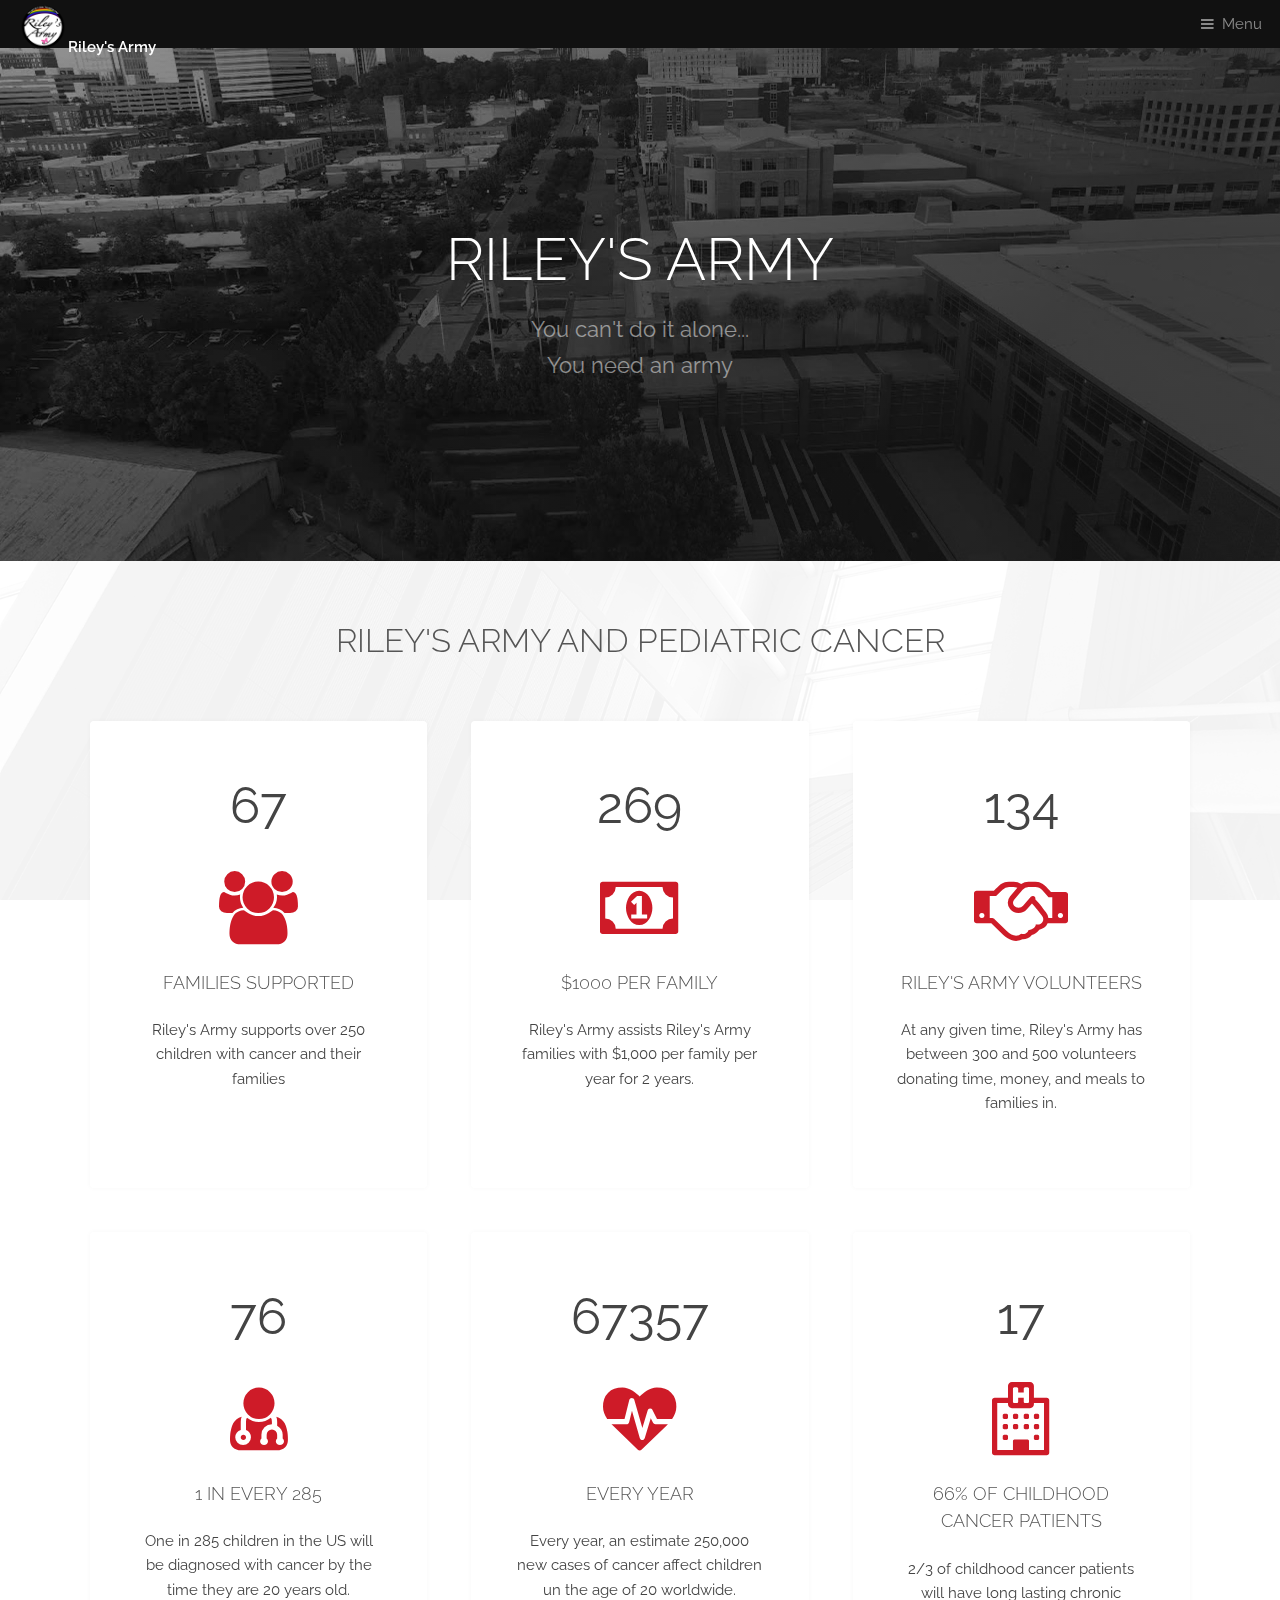
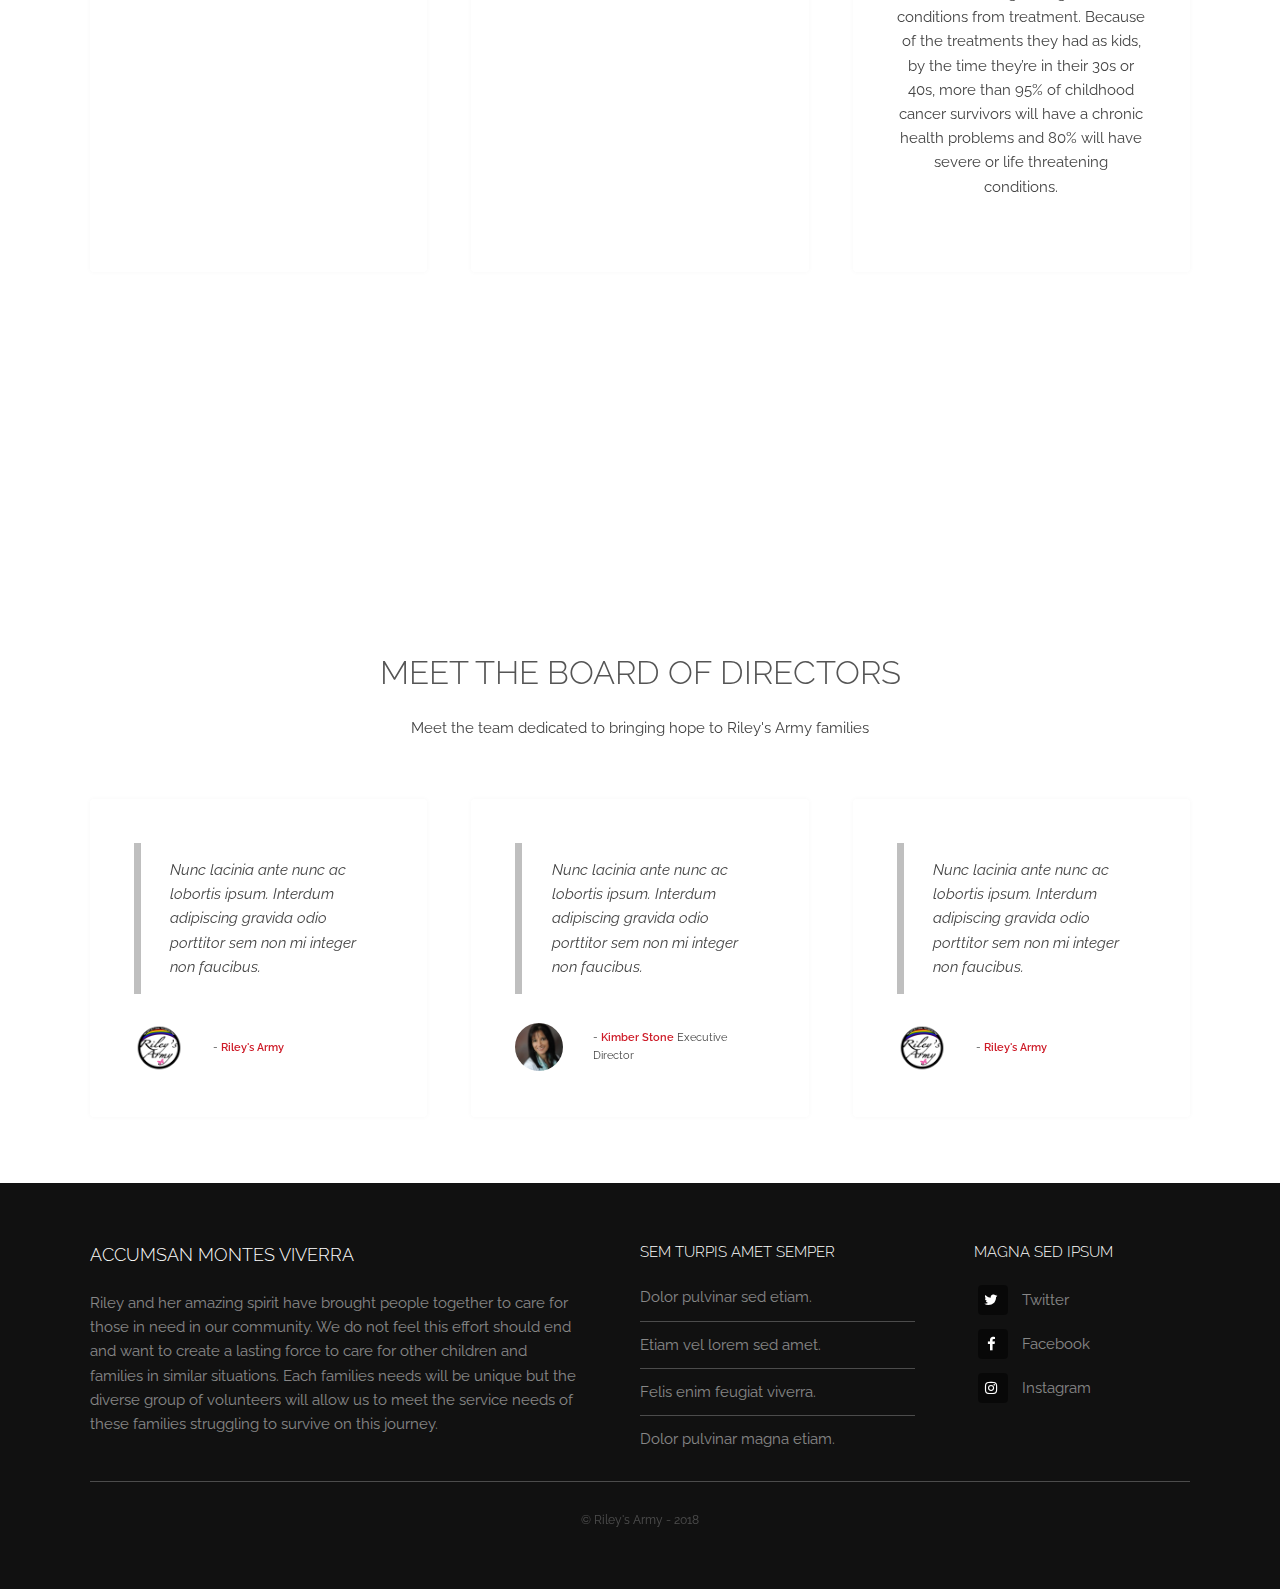
==== index.html @ 017af03d "Initial Commit" ====
<!DOCTYPE HTML>
<html>
	<head>
		<title>Riley's Army</title>
		<meta charset="utf-8" />
		<meta name="viewport" content="width=device-width, initial-scale=1, user-scalable=no" />
		<meta name="description" content="" />
		<meta name="keywords" content="" />
		<link rel="stylesheet" href="assets/css/main.css" />
	</head>
	<body class="is-preload">

		<!-- Header -->
			<header id="header">
				<a class="logo" href="index.html"><img src="images/RA(1).png" style="height: 50px; width: 50px; margin-top: 2px;"><span style="margin-bottom: 20px;">Riley's Army</span></a>
				<nav>
					<a href="#menu">Menu</a>
				</nav>
			</header>

		<!-- Nav -->
			<nav id="menu">
				<ul class="links">
					<li><a href="index.html">Home</a></li>
					<li><a href="#">About</a></li>
					<li><a href="#">Contact</a></li>
				</ul>
			</nav>

		<!-- Banner -->
			<section id="banner">
				<div class="inner">
					<h1>Riley's Army</h1>
					<p>You can't do it alone...<Br />You need an army</p>
				</div>
				<video autoplay loop muted playsinline src="images/banner.mp4"></video>
			</section>

		<!-- Highlights -->
			<section class="wrapper">
				<div class="inner">
					<header class="special">
						<h2>Riley's Army and Pediatric Cancer</h2>
						<p></p>
					</header>
					<div class="highlights">
						<section>
							<div class="content">
								<header>
									<div class="counter" data-count="250"></div>
									<a href="#" class="icon fa-group"><span class="label">Icon</span></a>
									<h3>Families Supported</h3>
								</header>
								<p>Riley's Army supports over 250 children with cancer and their families</p>
							</div>
						</section>
						<section>
							<div class="content">
								<header>
									<div class="counter" data-count="1000"></div>
									<a href="#" class="icon fa-money"><span class="label">Icon</span></a>
									<h3>$1000 Per Family</h3>
								</header>
								<p>Riley's Army assists Riley's Army families with $1,000 per family per year for 2 years. </p>
							</div>
						</section>
						<section>
							<div class="content">
								<header>
									<div class="counter" data-count="500"></div>
									<a href="#" class="icon fa-handshake-o"><span class="label">Icon</span></a>
									<h3>Riley's Army Volunteers</h3>
								</header>
								<p>At any given time, Riley's Army has between 300 and 500 volunteers donating time, money, and meals to families in.</p>
							</div>
						</section>
						<section>
							<div class="content">
								<header>
									<div class="counter" data-count="285"></div>
									<a href="#" class="icon fa-user-md"><span class="label">Icon</span></a>
									<h3>1 in every 285</h3>
								</header>
								<p>One in 285 children in the US will be diagnosed with cancer by the time they are 20 years old.</p>
							</div>
						</section>
						<section>
							<div class="content">
								<header>
									<div class="counter" data-count="250000"></div>
									<a href="#" class="icon fa-heartbeat"><span class="label">Icon</span></a>
									<h3>Every Year</h3>
								</header>
								<p>Every year, an estimate 250,000 new cases of cancer affect children un the age of 20  worldwide.</p>
							</div>
						</section>
						<section>
							<div class="content">
								<header>
									<div class="counter" data-count="66"></div>
									<a href="#" class="icon fa-hospital-o"><span class="label">Icon</span></a>
									<h3>66% of Childhood Cancer Patients</h3>
								</header>
								<p>2/3 of childhood cancer patients will have long lasting chronic conditions from treatment.  Because of the treatments they had as kids, by the time they’re in their 30s or 40s, more than 95% of childhood cancer survivors will have a chronic health problems and 80% will have severe or life threatening conditions.</p>
							</div>
						</section>
					</div>
				</div>
			</section>

		<!-- CTA -->
			<section id="cta" class="wrapper">
				<div class="inner">
					<h2>Curabitur ullamcorper ultricies</h2>
					<p>Nunc lacinia ante nunc ac lobortis. Interdum adipiscing gravida odio porttitor sem non mi integer non faucibus ornare mi ut ante amet placerat aliquet. Volutpat eu sed ante lacinia sapien lorem accumsan varius montes viverra nibh in adipiscing. Lorem ipsum dolor vestibulum ante ipsum primis in faucibus vestibulum. Blandit adipiscing eu felis iaculis volutpat ac adipiscing sed feugiat eu faucibus. Integer ac sed amet praesent. Nunc lacinia ante nunc ac gravida.</p>
				</div>
			</section>

		<!-- Testimonials -->
			<section class="wrapper">
				<div class="inner">
					<header class="special">
						<h2>Meet the Board of Directors</h2>
						<p>Meet the team dedicated to bringing hope to Riley's Army families</p>
					</header>
					<div class="testimonials">
						<section>
							<div class="content">
								<blockquote>
									<p>Nunc lacinia ante nunc ac lobortis ipsum. Interdum adipiscing gravida odio porttitor sem non mi integer non faucibus.</p>
								</blockquote>
								<div class="author">
									<div class="image">
										<img src="images/RA(1).png" alt="" />
									</div>
									<p class="credit">- <strong>Riley's Army</strong> <span></span></p>
								</div>
							</div>
						</section>
						<section>
							<div class="content">
								<blockquote>
									<p>Nunc lacinia ante nunc ac lobortis ipsum. Interdum adipiscing gravida odio porttitor sem non mi integer non faucibus.</p>
								</blockquote>
								<div class="author">
									<div class="image">
										<img src="images/pic03.jpg" alt="" />
									</div>
									<p class="credit">- <strong>Kimber Stone</strong> <span>Executive Director</span></p>
								</div>
							</div>
						</section>
						<section>
							<div class="content">
								<blockquote>
									<p>Nunc lacinia ante nunc ac lobortis ipsum. Interdum adipiscing gravida odio porttitor sem non mi integer non faucibus.</p>
								</blockquote>
								<div class="author">
									<div class="image">
										<img src="images/RA(1).png" alt="" />
									</div>
									<p class="credit">- <strong>Riley's Army</strong> <span></span></p>
								</div>
							</div>
						</section>
					</div>
				</div>
			</section>

		<!-- Footer -->
			<footer id="footer">
				<div class="inner">
					<div class="content">
						<section>
							<h3>Accumsan montes viverra</h3>
							<p>Riley and her amazing spirit have brought people together to care for those in need in our community. We do not feel this effort should end and want to create a lasting force to care for other children and families in similar situations. Each families needs will be unique but the diverse group of volunteers will allow us to meet the service needs of these families struggling to survive on this journey.</p>
						</section>
						<section>
							<h4>Sem turpis amet semper</h4>
							<ul class="alt">
								<li><a href="#">Dolor pulvinar sed etiam.</a></li>
								<li><a href="#">Etiam vel lorem sed amet.</a></li>
								<li><a href="#">Felis enim feugiat viverra.</a></li>
								<li><a href="#">Dolor pulvinar magna etiam.</a></li>
							</ul>
						</section>
						<section>
							<h4>Magna sed ipsum</h4>
							<ul class="plain">
								<li><a href="#"><i class="icon fa-twitter">&nbsp;</i>Twitter</a></li>
								<li><a href="#"><i class="icon fa-facebook">&nbsp;</i>Facebook</a></li>
								<li><a href="#"><i class="icon fa-instagram">&nbsp;</i>Instagram</a></li>
							</ul>
						</section>
					</div>
					<div class="copyright">
						&copy; Riley's Army - 2018
					</div>
				</div>
			</footer>

		<!-- Scripts -->
			<script src="assets/js/jquery.min.js"></script>
			<script src="assets/js/browser.min.js"></script>
			<script src="assets/js/breakpoints.min.js"></script>
			<script src="assets/js/util.js"></script>
			<script src="assets/js/main.js"></script>

	</body>
</html>
---- assets/css/main.css ----
@import url(font-awesome.min.css);
@import url("https://fonts.googleapis.com/css?family=Raleway:200,300,400,500,600");
@import url(https://fonts.googleapis.com/css?family=Source+Sans+Pro:400,200,200italic,300,300italic,400italic,600,600italic,700,700italic,900,900italic);

/* Basic */
@-ms-viewport {
  width: device-width; }
body {
  -ms-overflow-style: scrollbar; }

@media screen and (max-width: 480px) {
  html, body {
    min-width: 320px; } }
html {
  box-sizing: border-box; }

*, *:before, *:after {
  box-sizing: inherit; }

body {
  background: #ffffff; }
  body.is-preload *, body.is-preload *:before, body.is-preload *:after {
    -moz-animation: none !important;
    -webkit-animation: none !important;
    -ms-animation: none !important;
    animation: none !important;
    -moz-transition: none !important;
    -webkit-transition: none !important;
    -ms-transition: none !important;
    transition: none !important; }

html, body, div, span, applet, object,
iframe, h1, h2, h3, h4, h5, h6, p, blockquote,
pre, a, abbr, acronym, address, big, cite,
code, del, dfn, em, img, ins, kbd, q, s, samp,
small, strike, strong, sub, sup, tt, var, b,
u, i, center, dl, dt, dd, ol, ul, li, fieldset,
form, label, legend, table, caption, tbody,
tfoot, thead, tr, th, td, article, aside,
canvas, details, embed, figure, figcaption,
footer, header, hgroup, menu, nav, output, ruby,
section, summary, time, mark, audio, video {
  margin: 0;
  padding: 0;
  border: 0;
  font-size: 100%;
  font: inherit;
  vertical-align: baseline; }

article, aside, details, figcaption, figure,
footer, header, hgroup, menu, nav, section {
  display: block; }

body {
  line-height: 1; }

ol, ul {
  list-style: none; }

blockquote, q {
  quotes: none; }
  blockquote:before, blockquote:after, q:before, q:after {
    content: '';
    content: none; }

table {
  border-collapse: collapse;
  border-spacing: 0; }

body {
  -webkit-text-size-adjust: none; }

mark {
  background-color: transparent;
  color: inherit; }

input::-moz-focus-inner {
  border: 0;
  padding: 0; }

input, select, textarea {
  -moz-appearance: none;
  -webkit-appearance: none;
  -ms-appearance: none;
  appearance: none; }

/* Typography */
html {
  font-size: 13pt; }
  @media screen and (max-width: 1680px) {
    html {
      font-size: 11pt; } }
  @media screen and (max-width: 980px) {
    html {
      font-size: 12pt; } }
  @media screen and (max-width: 480px) {
    html {
      font-size: 11pt; } }

body {
  background-color: #ffffff;
  color: #444444; }

body, input, select, textarea {
  font-family: "Raleway", Arial, Helvetica, sans-serif;
  font-weight: 400;
  font-size: 1rem;
  line-height: 1.65; }

a {
  -moz-transition: color 0.2s ease-in-out;
  -webkit-transition: color 0.2s ease-in-out;
  -ms-transition: color 0.2s ease-in-out;
  transition: color 0.2s ease-in-out;
  text-decoration: underline; }
  a:hover {
    text-decoration: none; }

strong, b {
  font-weight: 600; }

em, i {
  font-style: italic; }

p {
  margin: 0 0 2rem 0; }

header.special {
  text-align: center;
  margin-bottom: 4rem; }
  header.special p {
    max-width: 75%;
    margin-left: auto;
    margin-right: auto; }

h1, h2, h3, h4, h5, h6 {
  font-weight: 300;
  line-height: 1.5;
  text-transform: uppercase;
  margin: 0 0 1.5rem 0; }
  h1 a, h2 a, h3 a, h4 a, h5 a, h6 a {
    color: inherit;
    text-decoration: none; }

h1 {
  font-size: 3rem;
  line-height: 1.2; }

h2 {
  font-size: 2.25rem;
  line-height: 1.3; }

h3 {
  font-size: 1.25rem; }

h4 {
  font-size: 1rem; }

h5 {
  font-size: 0.9rem; }

h6 {
  font-size: 0.7rem; }

@media screen and (max-width: 736px) {
  h1 {
    font-size: 2.75rem;
    line-height: 1.3; }

  h2 {
    font-size: 1.75rem;
    line-height: 1.5; }

  h3 {
    font-size: 1.25rem; } }
sub {
  font-size: 0.8rem;
  position: relative;
  top: 0.5rem; }

sup {
  font-size: 0.8rem;
  position: relative;
  top: -0.5rem; }

blockquote {
  border-left: solid 0.5rem;
  font-style: italic;
  margin: 0 0 2rem 0;
  padding: 1rem 0 1rem 2rem; }

code {
  border-radius: 4px;
  border: solid 1px;
  font-family: "Courier New", monospace;
  font-size: 0.9rem;
  margin: 0 0.25rem;
  padding: 0.25rem 0.65rem; }

pre {
  -webkit-overflow-scrolling: touch;
  font-family: "Courier New", monospace;
  font-size: 0.9rem;
  margin: 0 0 2rem 0; }
  pre code {
    display: block;
    line-height: 1.75;
    padding: 1rem 1.5rem;
    overflow-x: auto; }

hr {
  border: 0;
  border-bottom: solid 1px;
  margin: 2rem 0; }
  hr.major {
    margin: 4rem 0; }

input, select, textarea {
  color: #555555; }

a {
  color: #ce1b28; }

strong, b {
  color: #555555; }

h1, h2, h3, h4, h5, h6 {
  color: #555555; }

blockquote {
  border-left-color: rgba(0, 0, 0, 0.25); }

code {
  background: rgba(0, 0, 0, 0.075);
  border-color: rgba(0, 0, 0, 0.25); }

hr {
  border-bottom-color: rgba(0, 0, 0, 0.25); }

/* Inner */
.inner {
  margin: 0 auto;
  width: 75rem;
  max-width: calc(100% - 6rem); }
  @media screen and (max-width: 480px) {
    .inner {
      max-width: calc(100% - 3rem); } }

/* Button */
input[type="submit"],
input[type="reset"],
input[type="button"],
button,
.button {
  -moz-appearance: none;
  -webkit-appearance: none;
  -ms-appearance: none;
  appearance: none;
  -moz-transition: background-color 0.2s ease-in-out, box-shadow 0.2s ease-in-out, color 0.2s ease-in-out;
  -webkit-transition: background-color 0.2s ease-in-out, box-shadow 0.2s ease-in-out, color 0.2s ease-in-out;
  -ms-transition: background-color 0.2s ease-in-out, box-shadow 0.2s ease-in-out, color 0.2s ease-in-out;
  transition: background-color 0.2s ease-in-out, box-shadow 0.2s ease-in-out, color 0.2s ease-in-out;
  border: 0;
  border-radius: 4px;
  cursor: pointer;
  display: inline-block;
  font-weight: 600;
  height: 3.25rem;
  line-height: 3.25rem;
  padding: 0 1.75rem;
  text-align: center;
  text-decoration: none;
  white-space: nowrap; }
  input[type="submit"].small,
  input[type="reset"].small,
  input[type="button"].small,
  button.small,
  .button.small {
    font-size: 0.8rem;
    height: 2.4375rem;
    line-height: 2.4375rem;
    padding: 0 1.25rem; }
  input[type="submit"].large,
  input[type="reset"].large,
  input[type="button"].large,
  button.large,
  .button.large {
    font-size: 1.35rem;
    height: 4.0625rem;
    line-height: 4.0625rem;
    padding: 0 2rem; }
  input[type="submit"].wide,
  input[type="reset"].wide,
  input[type="button"].wide,
  button.wide,
  .button.wide {
    min-width: 13rem; }
  input[type="submit"].icon:before,
  input[type="reset"].icon:before,
  input[type="button"].icon:before,
  button.icon:before,
  .button.icon:before {
    margin-right: 0.5rem; }
  input[type="submit"].fit,
  input[type="reset"].fit,
  input[type="button"].fit,
  button.fit,
  .button.fit {
    width: 100%; }
  input[type="submit"].disabled, input[type="submit"]:disabled,
  input[type="reset"].disabled,
  input[type="reset"]:disabled,
  input[type="button"].disabled,
  input[type="button"]:disabled,
  button.disabled,
  button:disabled,
  .button.disabled,
  .button:disabled {
    pointer-events: none;
    opacity: 0.25; }

input[type="submit"],
input[type="reset"],
input[type="button"],
button,
.button {
  background-color: transparent;
  box-shadow: inset 0 0 0 1px #555555;
  color: #555555 !important; }
  input[type="submit"]:hover,
  input[type="reset"]:hover,
  input[type="button"]:hover,
  button:hover,
  .button:hover {
    box-shadow: inset 0 0 0 1px #ce1b28;
    color: #ce1b28 !important; }
    input[type="submit"]:hover:active,
    input[type="reset"]:hover:active,
    input[type="button"]:hover:active,
    button:hover:active,
    .button:hover:active {
      background-color: rgba(206, 27, 40, 0.25); }
  input[type="submit"].primary,
  input[type="reset"].primary,
  input[type="button"].primary,
  button.primary,
  .button.primary {
    box-shadow: none;
    background-color: #ce1b28;
    color: #ffffff !important; }
    input[type="submit"].primary:hover,
    input[type="reset"].primary:hover,
    input[type="button"].primary:hover,
    button.primary:hover,
    .button.primary:hover {
      background-color: #e2212f;
      box-shadow: none; }
      input[type="submit"].primary:hover:active,
      input[type="reset"].primary:hover:active,
      input[type="button"].primary:hover:active,
      button.primary:hover:active,
      .button.primary:hover:active {
        background-color: #b71824; }

/* Form */
form {
  margin: 0 0 2rem 0; }

input[type="text"],
input[type="password"],
input[type="email"],
input[type="tel"],
input[type="search"],
input[type="url"],
select,
textarea {
  -moz-appearance: none;
  -webkit-appearance: none;
  -ms-appearance: none;
  appearance: none;
  border-radius: 4px;
  border: none;
  border: solid 1px;
  color: inherit;
  display: block;
  outline: 0;
  padding: 0 1rem;
  text-decoration: none;
  width: 100%; }
  input[type="text"]:invalid,
  input[type="password"]:invalid,
  input[type="email"]:invalid,
  input[type="tel"]:invalid,
  input[type="search"]:invalid,
  input[type="url"]:invalid,
  select:invalid,
  textarea:invalid {
    box-shadow: none; }

label {
  display: block;
  font-size: 1rem;
  font-weight: 600;
  margin: 0 0 1rem 0; }

input[type="text"],
input[type="password"],
input[type="email"],
input[type="tel"],
input[type="search"],
input[type="url"] {
  height: 3.25rem; }

select {
  background-size: 1.25rem;
  background-repeat: no-repeat;
  background-position: calc(100% - 1rem) center;
  height: 3.25rem;
  padding-right: 3.25rem;
  text-overflow: ellipsis; }
  select:focus::-ms-value {
    background-color: transparent; }
  select::-ms-expand {
    display: none; }

textarea {
  padding: 0.75rem 1rem; }

input[type="checkbox"],
input[type="radio"] {
  -moz-appearance: none;
  -webkit-appearance: none;
  -ms-appearance: none;
  appearance: none;
  display: block;
  float: left;
  margin-right: -2rem;
  opacity: 0;
  width: 1rem;
  z-index: -1; }
  input[type="checkbox"] + label,
  input[type="radio"] + label {
    text-decoration: none;
    cursor: pointer;
    display: inline-block;
    font-size: 1rem;
    font-weight: 400;
    padding-left: 2.825rem;
    padding-right: 0.875rem;
    position: relative; }
    input[type="checkbox"] + label:before,
    input[type="radio"] + label:before {
      -moz-osx-font-smoothing: grayscale;
      -webkit-font-smoothing: antialiased;
      font-family: FontAwesome;
      font-style: normal;
      font-weight: normal;
      text-transform: none !important; }
    input[type="checkbox"] + label:before,
    input[type="radio"] + label:before {
      border-radius: 4px;
      border: solid 1px;
      content: '';
      display: inline-block;
      height: 1.95rem;
      left: 0;
      line-height: 1.86875rem;
      position: absolute;
      text-align: center;
      top: -0.1625rem;
      width: 1.95rem; }
  input[type="checkbox"]:checked + label:before,
  input[type="radio"]:checked + label:before {
    content: '\f00c'; }

input[type="checkbox"] + label:before {
  border-radius: 4px; }

input[type="radio"] + label:before {
  border-radius: 100%; }

::-webkit-input-placeholder {
  opacity: 1.0; }

:-moz-placeholder {
  opacity: 1.0; }

::-moz-placeholder {
  opacity: 1.0; }

:-ms-input-placeholder {
  opacity: 1.0; }

label {
  color: #555555; }

input[type="text"],
input[type="password"],
input[type="email"],
input[type="tel"],
input[type="search"],
input[type="url"],
select,
textarea {
  background-color: rgba(0, 0, 0, 0.075);
  border-color: rgba(0, 0, 0, 0.25); }
  input[type="text"]:focus,
  input[type="password"]:focus,
  input[type="email"]:focus,
  input[type="tel"]:focus,
  input[type="search"]:focus,
  input[type="url"]:focus,
  select:focus,
  textarea:focus {
    border-color: #ce1b28;
    box-shadow: 0 0 0 1px #ce1b28; }

select {
  background-image: url("data:image/svg+xml;charset=utf8,%3Csvg xmlns='http://www.w3.org/2000/svg' width='40' height='40' preserveAspectRatio='none' viewBox='0 0 40 40'%3E%3Cpath d='M9.4,12.3l10.4,10.4l10.4-10.4c0.2-0.2,0.5-0.4,0.9-0.4c0.3,0,0.6,0.1,0.9,0.4l3.3,3.3c0.2,0.2,0.4,0.5,0.4,0.9 c0,0.4-0.1,0.6-0.4,0.9L20.7,31.9c-0.2,0.2-0.5,0.4-0.9,0.4c-0.3,0-0.6-0.1-0.9-0.4L4.3,17.3c-0.2-0.2-0.4-0.5-0.4-0.9 c0-0.4,0.1-0.6,0.4-0.9l3.3-3.3c0.2-0.2,0.5-0.4,0.9-0.4S9.1,12.1,9.4,12.3z' fill='rgba(0, 0, 0, 0.25)' /%3E%3C/svg%3E"); }
  select option {
    color: #444444;
    background-color: #ffffff; }

input[type="checkbox"] + label,
input[type="radio"] + label {
  color: #444444; }
  input[type="checkbox"] + label:before,
  input[type="radio"] + label:before {
    background: rgba(0, 0, 0, 0.075);
    border-color: rgba(0, 0, 0, 0.25); }
input[type="checkbox"]:checked + label:before,
input[type="radio"]:checked + label:before {
  background-color: #ce1b28;
  border-color: #ce1b28;
  color: #ffffff; }
input[type="checkbox"]:focus + label:before,
input[type="radio"]:focus + label:before {
  border-color: #ce1b28;
  box-shadow: 0 0 0 1px #ce1b28; }

::-webkit-input-placeholder {
  color: #bbbbbb !important; }

:-moz-placeholder {
  color: #bbbbbb !important; }

::-moz-placeholder {
  color: #bbbbbb !important; }

:-ms-input-placeholder {
  color: #bbbbbb !important; }

/* List */
ol {
  list-style: decimal;
  margin: 0 0 2rem 0;
  padding-left: 1.25rem; }
  ol li {
    padding-left: 0.25rem; }

ul {
  list-style: disc;
  margin: 0 0 2rem 0;
  padding-left: 1rem; }
  ul li {
    padding-left: 0.325rem; }
  ul.plain {
    list-style: none;
    padding-left: 0; }
    ul.plain li {
      margin-bottom: 1rem; }
      ul.plain li .icon {
        border-radius: 4px;
        color: #ffffff;
        display: inline-block;
        margin-right: 1rem;
        text-align: center;
        width: 2rem;
        height: 2rem;
        line-height: 2rem;
        background: rgba(0, 0, 0, 0.5); }
  ul.alt {
    list-style: none;
    padding-left: 0; }
    ul.alt li {
      border-top: solid 1px;
      padding: 0.75rem 0; }
      ul.alt li:first-child {
        border-top: 0;
        padding-top: 0; }
      ul.alt li:last-child {
        padding-bottom: 0; }

dl {
  margin: 0 0 2rem 0; }
  dl dt {
    display: block;
    font-weight: 600;
    margin: 0 0 1rem 0; }
  dl dd {
    margin-left: 1.5rem; }

ul.alt li {
  border-top-color: rgba(0, 0, 0, 0.25); }

/* Table */
.table-wrapper {
  -webkit-overflow-scrolling: touch;
  overflow-x: auto; }

table {
  margin: 0 0 2rem 0;
  width: 100%; }
  table tbody tr {
    border: solid 1px;
    border-left: 0;
    border-right: 0; }
  table td {
    padding: 0.75rem 0.75rem; }
  table th {
    font-size: 0.9rem;
    font-weight: 600;
    padding: 0 0.75rem 0.75rem 0.75rem;
    text-align: left; }
  table thead {
    border-bottom: solid 2px; }
  table tfoot {
    border-top: solid 2px; }
  table.alt {
    border-collapse: separate; }
    table.alt tbody tr td {
      border: solid 1px;
      border-left-width: 0;
      border-top-width: 0; }
      table.alt tbody tr td:first-child {
        border-left-width: 1px; }
    table.alt tbody tr:first-child td {
      border-top-width: 1px; }
    table.alt thead {
      border-bottom: 0; }
    table.alt tfoot {
      border-top: 0; }

table tbody tr {
  border-color: rgba(0, 0, 0, 0.25); }
  table tbody tr:nth-child(2n + 1) {
    background-color: rgba(0, 0, 0, 0.075); }
table th {
  color: #555555; }
table thead {
  border-bottom-color: rgba(0, 0, 0, 0.25); }
table tfoot {
  border-top-color: rgba(0, 0, 0, 0.25); }
table.alt tbody tr td {
  border-color: rgba(0, 0, 0, 0.25); }

/* Highlights */
.highlights {
  width: 100%;
  margin: 2.5rem 0;
  display: -moz-flex;
  display: -webkit-flex;
  display: -ms-flex;
  display: flex;
  -moz-flex-wrap: wrap;
  -webkit-flex-wrap: wrap;
  -ms-flex-wrap: wrap;
  flex-wrap: wrap;
  -moz-align-items: -moz-stretch;
  -webkit-align-items: -webkit-stretch;
  -ms-align-items: -ms-stretch;
  align-items: stretch; }
  .highlights > * {
    -moz-flex-shrink: 1;
    -webkit-flex-shrink: 1;
    -ms-flex-shrink: 1;
    flex-shrink: 1;
    -moz-flex-grow: 0;
    -webkit-flex-grow: 0;
    -ms-flex-grow: 0;
    flex-grow: 0; }
  .highlights > * {
    width: 33.3333333333%; }
  .highlights > * {
    padding: 1.5rem;
    width: calc(33.3333333333% + 1rem); }
  .highlights > :nth-child(-n + 3) {
    padding-top: 0; }
  .highlights > :nth-last-child(-n + 3) {
    padding-bottom: 0; }
  .highlights > :nth-child(3n + 1) {
    padding-left: 0; }
  .highlights > :nth-child(3n) {
    padding-right: 0; }
  .highlights > :nth-child(3n + 1),
  .highlights > :nth-child(3n) {
    width: calc(33.3333333333% + -0.5rem); }
  .highlights .content {
    border-radius: 4px;
    height: 100%;
    padding: 3rem;
    text-align: center; }
    .highlights .content .icon {
      font-size: 5rem; }
  .highlights > div > :last-child {
    margin-bottom: 0; }
  @media screen and (max-width: 980px) {
    .highlights > * {
      width: 50%; }
    .highlights > * {
      padding: 1rem;
      width: calc(33.3333333333% + 0.6666666667rem); }
    .highlights > :nth-child(-n + 3) {
      padding-top: 1rem; }
    .highlights > :nth-last-child(-n + 3) {
      padding-bottom: 1rem; }
    .highlights > :nth-child(3n + 1) {
      padding-left: 1rem; }
    .highlights > :nth-child(3n) {
      padding-right: 1rem; }
    .highlights > :nth-child(3n + 1),
    .highlights > :nth-child(3n) {
      padding: 1rem;
      width: calc(50% + 1rem); }
    .highlights > * {
      padding: 1rem;
      width: calc(50% + 1rem); }
    .highlights > :nth-child(-n + 2) {
      padding-top: 0; }
    .highlights > :nth-last-child(-n + 2) {
      padding-bottom: 0; }
    .highlights > :nth-child(2n + 1) {
      padding-left: 0; }
    .highlights > :nth-child(2n) {
      padding-right: 0; }
    .highlights > :nth-child(2n + 1),
    .highlights > :nth-child(2n) {
      width: calc(50% + 0rem); }
    .highlights .content {
      padding: 2rem; } }
  @media screen and (max-width: 736px) {
    .highlights > * {
      width: 100%; }
    .highlights > * {
      padding: 1rem;
      width: calc(33.3333333333% + 0.6666666667rem); }
    .highlights > :nth-child(-n + 3) {
      padding-top: 1rem; }
    .highlights > :nth-last-child(-n + 3) {
      padding-bottom: 1rem; }
    .highlights > :nth-child(3n + 1) {
      padding-left: 1rem; }
    .highlights > :nth-child(3n) {
      padding-right: 1rem; }
    .highlights > :nth-child(3n + 1),
    .highlights > :nth-child(3n) {
      padding: 1rem;
      width: calc(100% + 2rem); }
    .highlights > * {
      padding: 1rem;
      width: calc(50% + 1rem); }
    .highlights > :nth-child(-n + 2) {
      padding-top: 1rem; }
    .highlights > :nth-last-child(-n + 2) {
      padding-bottom: 1rem; }
    .highlights > :nth-child(2n + 1) {
      padding-left: 1rem; }
    .highlights > :nth-child(2n) {
      padding-right: 1rem; }
    .highlights > :nth-child(2n + 1),
    .highlights > :nth-child(2n) {
      padding: 1rem;
      width: calc(100% + 2rem); }
    .highlights > * {
      padding: 1rem;
      width: calc(100% + 2rem); }
    .highlights > :nth-child(-n + 1) {
      padding-top: 0; }
    .highlights > :nth-last-child(-n + 1) {
      padding-bottom: 0; }
    .highlights > :nth-child(1n + 1) {
      padding-left: 0; }
    .highlights > :nth-child(1n) {
      padding-right: 0; }
    .highlights > :nth-child(1n + 1),
    .highlights > :nth-child(1n) {
      width: calc(100% + 1rem); } }

.highlights .content {
  background: #ffffff;
  box-shadow: 0px 0px 4px 1px rgba(0, 0, 0, 0.025); }

/* Testimonials */
.testimonials {
  margin: 2.5rem 0;
  width: 100%;
  display: -moz-flex;
  display: -webkit-flex;
  display: -ms-flex;
  display: flex;
  -moz-flex-wrap: wrap;
  -webkit-flex-wrap: wrap;
  -ms-flex-wrap: wrap;
  flex-wrap: wrap;
  -moz-align-items: -moz-stretch;
  -webkit-align-items: -webkit-stretch;
  -ms-align-items: -ms-stretch;
  align-items: stretch; }
  .testimonials > * {
    -moz-flex-shrink: 1;
    -webkit-flex-shrink: 1;
    -ms-flex-shrink: 1;
    flex-shrink: 1;
    -moz-flex-grow: 0;
    -webkit-flex-grow: 0;
    -ms-flex-grow: 0;
    flex-grow: 0; }
  .testimonials > * {
    width: 33.3333333333%; }
  .testimonials > * {
    padding: 1.5rem;
    width: calc(33.3333333333% + 1rem); }
  .testimonials > :nth-child(-n + 3) {
    padding-top: 0; }
  .testimonials > :nth-last-child(-n + 3) {
    padding-bottom: 0; }
  .testimonials > :nth-child(3n + 1) {
    padding-left: 0; }
  .testimonials > :nth-child(3n) {
    padding-right: 0; }
  .testimonials > :nth-child(3n + 1),
  .testimonials > :nth-child(3n) {
    width: calc(33.3333333333% + -0.5rem); }
  .testimonials .content {
    border-radius: 4px;
    height: 100%;
    padding: 3rem; }
    .testimonials .content .author {
      display: -moz-flex;
      display: -webkit-flex;
      display: -ms-flex;
      display: flex;
      -moz-align-items: center;
      -webkit-align-items: center;
      -ms-align-items: center;
      align-items: center; }
      .testimonials .content .author blockquote {
        margin: 0; }
      .testimonials .content .author .image {
        margin-right: 2rem;
        width: 20%; }
        .testimonials .content .author .image img {
          border-radius: 100%;
          max-width: 100%; }
    .testimonials .content .credit {
      font-size: 0.75rem; }
    .testimonials .content p:last-child {
      margin: 0; }
  .testimonials > div > :last-child {
    margin-bottom: 0; }
  @media screen and (max-width: 980px) {
    .testimonials > * {
      width: 50%; }
    .testimonials > * {
      padding: 1rem;
      width: calc(33.3333333333% + 0.6666666667rem); }
    .testimonials > :nth-child(-n + 3) {
      padding-top: 1rem; }
    .testimonials > :nth-last-child(-n + 3) {
      padding-bottom: 1rem; }
    .testimonials > :nth-child(3n + 1) {
      padding-left: 1rem; }
    .testimonials > :nth-child(3n) {
      padding-right: 1rem; }
    .testimonials > :nth-child(3n + 1),
    .testimonials > :nth-child(3n) {
      padding: 1rem;
      width: calc(50% + 1rem); }
    .testimonials > * {
      padding: 1rem;
      width: calc(50% + 1rem); }
    .testimonials > :nth-child(-n + 2) {
      padding-top: 0; }
    .testimonials > :nth-last-child(-n + 2) {
      padding-bottom: 0; }
    .testimonials > :nth-child(2n + 1) {
      padding-left: 0; }
    .testimonials > :nth-child(2n) {
      padding-right: 0; }
    .testimonials > :nth-child(2n + 1),
    .testimonials > :nth-child(2n) {
      width: calc(50% + 0rem); }
    .testimonials .content {
      padding: 2rem; } }
  @media screen and (max-width: 736px) {
    .testimonials > * {
      width: 100%; }
    .testimonials > * {
      padding: 1rem;
      width: calc(33.3333333333% + 0.6666666667rem); }
    .testimonials > :nth-child(-n + 3) {
      padding-top: 1rem; }
    .testimonials > :nth-last-child(-n + 3) {
      padding-bottom: 1rem; }
    .testimonials > :nth-child(3n + 1) {
      padding-left: 1rem; }
    .testimonials > :nth-child(3n) {
      padding-right: 1rem; }
    .testimonials > :nth-child(3n + 1),
    .testimonials > :nth-child(3n) {
      padding: 1rem;
      width: calc(100% + 2rem); }
    .testimonials > * {
      padding: 1rem;
      width: calc(50% + 1rem); }
    .testimonials > :nth-child(-n + 2) {
      padding-top: 1rem; }
    .testimonials > :nth-last-child(-n + 2) {
      padding-bottom: 1rem; }
    .testimonials > :nth-child(2n + 1) {
      padding-left: 1rem; }
    .testimonials > :nth-child(2n) {
      padding-right: 1rem; }
    .testimonials > :nth-child(2n + 1),
    .testimonials > :nth-child(2n) {
      padding: 1rem;
      width: calc(100% + 2rem); }
    .testimonials > * {
      padding: 1rem;
      width: calc(100% + 2rem); }
    .testimonials > :nth-child(-n + 1) {
      padding-top: 0; }
    .testimonials > :nth-last-child(-n + 1) {
      padding-bottom: 0; }
    .testimonials > :nth-child(1n + 1) {
      padding-left: 0; }
    .testimonials > :nth-child(1n) {
      padding-right: 0; }
    .testimonials > :nth-child(1n + 1),
    .testimonials > :nth-child(1n) {
      width: calc(100% + 1rem); } }

.testimonials .content {
  background: #ffffff;
  box-shadow: 0px 0px 4px 1px rgba(0, 0, 0, 0.025); }
  .testimonials .content .credit strong {
    color: #ce1b28; }

/* Actions */
ul.actions {
  display: -moz-flex;
  display: -webkit-flex;
  display: -ms-flex;
  display: flex;
  cursor: default;
  list-style: none;
  margin-left: -1rem;
  padding-left: 0; }
  ul.actions li {
    padding: 0 0 0 1rem;
    vertical-align: middle; }
  ul.actions.special {
    -moz-justify-content: center;
    -webkit-justify-content: center;
    -ms-justify-content: center;
    justify-content: center;
    width: calc(100% + 1rem); }
  ul.actions.stacked {
    -moz-flex-direction: column;
    -webkit-flex-direction: column;
    -ms-flex-direction: column;
    flex-direction: column;
    margin-left: 0; }
    ul.actions.stacked li {
      padding: 1.3rem 0 0 0; }
      ul.actions.stacked li:first-child {
        padding-top: 0; }
  ul.actions.fit {
    width: calc(100% + 1rem); }
    ul.actions.fit li {
      -moz-flex-grow: 1;
      -webkit-flex-grow: 1;
      -ms-flex-grow: 1;
      flex-grow: 1;
      -moz-flex-shrink: 1;
      -webkit-flex-shrink: 1;
      -ms-flex-shrink: 1;
      flex-shrink: 1;
      width: 100%; }
      ul.actions.fit li > * {
        width: 100%; }
    ul.actions.fit.stacked {
      width: 100%; }
  @media screen and (max-width: 480px) {
    ul.actions:not(.fixed) {
      -moz-flex-direction: column;
      -webkit-flex-direction: column;
      -ms-flex-direction: column;
      flex-direction: column;
      margin-left: 0;
      width: 100% !important; }
      ul.actions:not(.fixed) li {
        -moz-flex-grow: 1;
        -webkit-flex-grow: 1;
        -ms-flex-grow: 1;
        flex-grow: 1;
        -moz-flex-shrink: 1;
        -webkit-flex-shrink: 1;
        -ms-flex-shrink: 1;
        flex-shrink: 1;
        padding: 1rem 0 0 0;
        text-align: center;
        width: 100%; }
        ul.actions:not(.fixed) li > * {
          width: 100%; }
        ul.actions:not(.fixed) li:first-child {
          padding-top: 0; }
        ul.actions:not(.fixed) li input[type="submit"],
        ul.actions:not(.fixed) li input[type="reset"],
        ul.actions:not(.fixed) li input[type="button"],
        ul.actions:not(.fixed) li button,
        ul.actions:not(.fixed) li .button {
          width: 100%; }
          ul.actions:not(.fixed) li input[type="submit"].icon:before,
          ul.actions:not(.fixed) li input[type="reset"].icon:before,
          ul.actions:not(.fixed) li input[type="button"].icon:before,
          ul.actions:not(.fixed) li button.icon:before,
          ul.actions:not(.fixed) li .button.icon:before {
            margin-left: -0.5rem; } }

/* Grid */
.row {
  display: flex;
  flex-wrap: wrap;
  box-sizing: border-box; }
  .row > * {
    box-sizing: border-box; }
  .row.gtr-uniform > * > :last-child {
    margin-bottom: 0; }

.row > .imp {
  order: -1; }
.row > .col-1 {
  width: 8.3333333333%; }
.row > .off-1 {
  margin-left: 8.3333333333%; }
.row > .col-2 {
  width: 16.6666666667%; }
.row > .off-2 {
  margin-left: 16.6666666667%; }
.row > .col-3 {
  width: 25%; }
.row > .off-3 {
  margin-left: 25%; }
.row > .col-4 {
  width: 33.3333333333%; }
.row > .off-4 {
  margin-left: 33.3333333333%; }
.row > .col-5 {
  width: 41.6666666667%; }
.row > .off-5 {
  margin-left: 41.6666666667%; }
.row > .col-6 {
  width: 50%; }
.row > .off-6 {
  margin-left: 50%; }
.row > .col-7 {
  width: 58.3333333333%; }
.row > .off-7 {
  margin-left: 58.3333333333%; }
.row > .col-8 {
  width: 66.6666666667%; }
.row > .off-8 {
  margin-left: 66.6666666667%; }
.row > .col-9 {
  width: 75%; }
.row > .off-9 {
  margin-left: 75%; }
.row > .col-10 {
  width: 83.3333333333%; }
.row > .off-10 {
  margin-left: 83.3333333333%; }
.row > .col-11 {
  width: 91.6666666667%; }
.row > .off-11 {
  margin-left: 91.6666666667%; }
.row > .col-12 {
  width: 100%; }
.row > .off-12 {
  margin-left: 100%; }
.row.gtr-0 {
  margin-top: 0;
  margin-left: 0rem; }
  .row.gtr-0 > * {
    padding: 0 0 0 0rem; }
  .row.gtr-0.gtr-uniform {
    margin-top: 0rem; }
    .row.gtr-0.gtr-uniform > * {
      padding-top: 0rem; }
.row.gtr-25 {
  margin-top: 0;
  margin-left: -0.75rem; }
  .row.gtr-25 > * {
    padding: 0 0 0 0.75rem; }
  .row.gtr-25.gtr-uniform {
    margin-top: -0.75rem; }
    .row.gtr-25.gtr-uniform > * {
      padding-top: 0.75rem; }
.row.gtr-50 {
  margin-top: 0;
  margin-left: -1.5rem; }
  .row.gtr-50 > * {
    padding: 0 0 0 1.5rem; }
  .row.gtr-50.gtr-uniform {
    margin-top: -1.5rem; }
    .row.gtr-50.gtr-uniform > * {
      padding-top: 1.5rem; }
.row {
  margin-top: 0;
  margin-left: -3rem; }
  .row > * {
    padding: 0 0 0 3rem; }
  .row.gtr-uniform {
    margin-top: -3rem; }
    .row.gtr-uniform > * {
      padding-top: 3rem; }
.row.gtr-150 {
  margin-top: 0;
  margin-left: -4.5rem; }
  .row.gtr-150 > * {
    padding: 0 0 0 4.5rem; }
  .row.gtr-150.gtr-uniform {
    margin-top: -4.5rem; }
    .row.gtr-150.gtr-uniform > * {
      padding-top: 4.5rem; }
.row.gtr-200 {
  margin-top: 0;
  margin-left: -6rem; }
  .row.gtr-200 > * {
    padding: 0 0 0 6rem; }
  .row.gtr-200.gtr-uniform {
    margin-top: -6rem; }
    .row.gtr-200.gtr-uniform > * {
      padding-top: 6rem; }

@media screen and (max-width: 1680px) {
  .row {
    display: flex;
    flex-wrap: wrap;
    box-sizing: border-box; }
    .row > * {
      box-sizing: border-box; }
    .row.gtr-uniform > * > :last-child {
      margin-bottom: 0; }

  .row > .imp-xlarge {
    order: -1; }
  .row > .col-1-xlarge {
    width: 8.3333333333%; }
  .row > .off-1-xlarge {
    margin-left: 8.3333333333%; }
  .row > .col-2-xlarge {
    width: 16.6666666667%; }
  .row > .off-2-xlarge {
    margin-left: 16.6666666667%; }
  .row > .col-3-xlarge {
    width: 25%; }
  .row > .off-3-xlarge {
    margin-left: 25%; }
  .row > .col-4-xlarge {
    width: 33.3333333333%; }
  .row > .off-4-xlarge {
    margin-left: 33.3333333333%; }
  .row > .col-5-xlarge {
    width: 41.6666666667%; }
  .row > .off-5-xlarge {
    margin-left: 41.6666666667%; }
  .row > .col-6-xlarge {
    width: 50%; }
  .row > .off-6-xlarge {
    margin-left: 50%; }
  .row > .col-7-xlarge {
    width: 58.3333333333%; }
  .row > .off-7-xlarge {
    margin-left: 58.3333333333%; }
  .row > .col-8-xlarge {
    width: 66.6666666667%; }
  .row > .off-8-xlarge {
    margin-left: 66.6666666667%; }
  .row > .col-9-xlarge {
    width: 75%; }
  .row > .off-9-xlarge {
    margin-left: 75%; }
  .row > .col-10-xlarge {
    width: 83.3333333333%; }
  .row > .off-10-xlarge {
    margin-left: 83.3333333333%; }
  .row > .col-11-xlarge {
    width: 91.6666666667%; }
  .row > .off-11-xlarge {
    margin-left: 91.6666666667%; }
  .row > .col-12-xlarge {
    width: 100%; }
  .row > .off-12-xlarge {
    margin-left: 100%; }
  .row.gtr-0 {
    margin-top: 0;
    margin-left: 0rem; }
    .row.gtr-0 > * {
      padding: 0 0 0 0rem; }
    .row.gtr-0.gtr-uniform {
      margin-top: 0rem; }
      .row.gtr-0.gtr-uniform > * {
        padding-top: 0rem; }
  .row.gtr-25 {
    margin-top: 0;
    margin-left: -0.75rem; }
    .row.gtr-25 > * {
      padding: 0 0 0 0.75rem; }
    .row.gtr-25.gtr-uniform {
      margin-top: -0.75rem; }
      .row.gtr-25.gtr-uniform > * {
        padding-top: 0.75rem; }
  .row.gtr-50 {
    margin-top: 0;
    margin-left: -1.5rem; }
    .row.gtr-50 > * {
      padding: 0 0 0 1.5rem; }
    .row.gtr-50.gtr-uniform {
      margin-top: -1.5rem; }
      .row.gtr-50.gtr-uniform > * {
        padding-top: 1.5rem; }
  .row {
    margin-top: 0;
    margin-left: -3rem; }
    .row > * {
      padding: 0 0 0 3rem; }
    .row.gtr-uniform {
      margin-top: -3rem; }
      .row.gtr-uniform > * {
        padding-top: 3rem; }
  .row.gtr-150 {
    margin-top: 0;
    margin-left: -4.5rem; }
    .row.gtr-150 > * {
      padding: 0 0 0 4.5rem; }
    .row.gtr-150.gtr-uniform {
      margin-top: -4.5rem; }
      .row.gtr-150.gtr-uniform > * {
        padding-top: 4.5rem; }
  .row.gtr-200 {
    margin-top: 0;
    margin-left: -6rem; }
    .row.gtr-200 > * {
      padding: 0 0 0 6rem; }
    .row.gtr-200.gtr-uniform {
      margin-top: -6rem; }
      .row.gtr-200.gtr-uniform > * {
        padding-top: 6rem; } }
@media screen and (max-width: 1280px) {
  .row {
    display: flex;
    flex-wrap: wrap;
    box-sizing: border-box; }
    .row > * {
      box-sizing: border-box; }
    .row.gtr-uniform > * > :last-child {
      margin-bottom: 0; }

  .row > .imp-large {
    order: -1; }
  .row > .col-1-large {
    width: 8.3333333333%; }
  .row > .off-1-large {
    margin-left: 8.3333333333%; }
  .row > .col-2-large {
    width: 16.6666666667%; }
  .row > .off-2-large {
    margin-left: 16.6666666667%; }
  .row > .col-3-large {
    width: 25%; }
  .row > .off-3-large {
    margin-left: 25%; }
  .row > .col-4-large {
    width: 33.3333333333%; }
  .row > .off-4-large {
    margin-left: 33.3333333333%; }
  .row > .col-5-large {
    width: 41.6666666667%; }
  .row > .off-5-large {
    margin-left: 41.6666666667%; }
  .row > .col-6-large {
    width: 50%; }
  .row > .off-6-large {
    margin-left: 50%; }
  .row > .col-7-large {
    width: 58.3333333333%; }
  .row > .off-7-large {
    margin-left: 58.3333333333%; }
  .row > .col-8-large {
    width: 66.6666666667%; }
  .row > .off-8-large {
    margin-left: 66.6666666667%; }
  .row > .col-9-large {
    width: 75%; }
  .row > .off-9-large {
    margin-left: 75%; }
  .row > .col-10-large {
    width: 83.3333333333%; }
  .row > .off-10-large {
    margin-left: 83.3333333333%; }
  .row > .col-11-large {
    width: 91.6666666667%; }
  .row > .off-11-large {
    margin-left: 91.6666666667%; }
  .row > .col-12-large {
    width: 100%; }
  .row > .off-12-large {
    margin-left: 100%; }
  .row.gtr-0 {
    margin-top: 0;
    margin-left: 0rem; }
    .row.gtr-0 > * {
      padding: 0 0 0 0rem; }
    .row.gtr-0.gtr-uniform {
      margin-top: 0rem; }
      .row.gtr-0.gtr-uniform > * {
        padding-top: 0rem; }
  .row.gtr-25 {
    margin-top: 0;
    margin-left: -0.375rem; }
    .row.gtr-25 > * {
      padding: 0 0 0 0.375rem; }
    .row.gtr-25.gtr-uniform {
      margin-top: -0.375rem; }
      .row.gtr-25.gtr-uniform > * {
        padding-top: 0.375rem; }
  .row.gtr-50 {
    margin-top: 0;
    margin-left: -0.75rem; }
    .row.gtr-50 > * {
      padding: 0 0 0 0.75rem; }
    .row.gtr-50.gtr-uniform {
      margin-top: -0.75rem; }
      .row.gtr-50.gtr-uniform > * {
        padding-top: 0.75rem; }
  .row {
    margin-top: 0;
    margin-left: -1.5rem; }
    .row > * {
      padding: 0 0 0 1.5rem; }
    .row.gtr-uniform {
      margin-top: -1.5rem; }
      .row.gtr-uniform > * {
        padding-top: 1.5rem; }
  .row.gtr-150 {
    margin-top: 0;
    margin-left: -2.25rem; }
    .row.gtr-150 > * {
      padding: 0 0 0 2.25rem; }
    .row.gtr-150.gtr-uniform {
      margin-top: -2.25rem; }
      .row.gtr-150.gtr-uniform > * {
        padding-top: 2.25rem; }
  .row.gtr-200 {
    margin-top: 0;
    margin-left: -3rem; }
    .row.gtr-200 > * {
      padding: 0 0 0 3rem; }
    .row.gtr-200.gtr-uniform {
      margin-top: -3rem; }
      .row.gtr-200.gtr-uniform > * {
        padding-top: 3rem; } }
@media screen and (max-width: 980px) {
  .row {
    display: flex;
    flex-wrap: wrap;
    box-sizing: border-box; }
    .row > * {
      box-sizing: border-box; }
    .row.gtr-uniform > * > :last-child {
      margin-bottom: 0; }

  .row > .imp-medium {
    order: -1; }
  .row > .col-1-medium {
    width: 8.3333333333%; }
  .row > .off-1-medium {
    margin-left: 8.3333333333%; }
  .row > .col-2-medium {
    width: 16.6666666667%; }
  .row > .off-2-medium {
    margin-left: 16.6666666667%; }
  .row > .col-3-medium {
    width: 25%; }
  .row > .off-3-medium {
    margin-left: 25%; }
  .row > .col-4-medium {
    width: 33.3333333333%; }
  .row > .off-4-medium {
    margin-left: 33.3333333333%; }
  .row > .col-5-medium {
    width: 41.6666666667%; }
  .row > .off-5-medium {
    margin-left: 41.6666666667%; }
  .row > .col-6-medium {
    width: 50%; }
  .row > .off-6-medium {
    margin-left: 50%; }
  .row > .col-7-medium {
    width: 58.3333333333%; }
  .row > .off-7-medium {
    margin-left: 58.3333333333%; }
  .row > .col-8-medium {
    width: 66.6666666667%; }
  .row > .off-8-medium {
    margin-left: 66.6666666667%; }
  .row > .col-9-medium {
    width: 75%; }
  .row > .off-9-medium {
    margin-left: 75%; }
  .row > .col-10-medium {
    width: 83.3333333333%; }
  .row > .off-10-medium {
    margin-left: 83.3333333333%; }
  .row > .col-11-medium {
    width: 91.6666666667%; }
  .row > .off-11-medium {
    margin-left: 91.6666666667%; }
  .row > .col-12-medium {
    width: 100%; }
  .row > .off-12-medium {
    margin-left: 100%; }
  .row.gtr-0 {
    margin-top: 0;
    margin-left: 0rem; }
    .row.gtr-0 > * {
      padding: 0 0 0 0rem; }
    .row.gtr-0.gtr-uniform {
      margin-top: 0rem; }
      .row.gtr-0.gtr-uniform > * {
        padding-top: 0rem; }
  .row.gtr-25 {
    margin-top: 0;
    margin-left: -0.375rem; }
    .row.gtr-25 > * {
      padding: 0 0 0 0.375rem; }
    .row.gtr-25.gtr-uniform {
      margin-top: -0.375rem; }
      .row.gtr-25.gtr-uniform > * {
        padding-top: 0.375rem; }
  .row.gtr-50 {
    margin-top: 0;
    margin-left: -0.75rem; }
    .row.gtr-50 > * {
      padding: 0 0 0 0.75rem; }
    .row.gtr-50.gtr-uniform {
      margin-top: -0.75rem; }
      .row.gtr-50.gtr-uniform > * {
        padding-top: 0.75rem; }
  .row {
    margin-top: 0;
    margin-left: -1.5rem; }
    .row > * {
      padding: 0 0 0 1.5rem; }
    .row.gtr-uniform {
      margin-top: -1.5rem; }
      .row.gtr-uniform > * {
        padding-top: 1.5rem; }
  .row.gtr-150 {
    margin-top: 0;
    margin-left: -2.25rem; }
    .row.gtr-150 > * {
      padding: 0 0 0 2.25rem; }
    .row.gtr-150.gtr-uniform {
      margin-top: -2.25rem; }
      .row.gtr-150.gtr-uniform > * {
        padding-top: 2.25rem; }
  .row.gtr-200 {
    margin-top: 0;
    margin-left: -3rem; }
    .row.gtr-200 > * {
      padding: 0 0 0 3rem; }
    .row.gtr-200.gtr-uniform {
      margin-top: -3rem; }
      .row.gtr-200.gtr-uniform > * {
        padding-top: 3rem; } }
@media screen and (max-width: 736px) {
  .row {
    display: flex;
    flex-wrap: wrap;
    box-sizing: border-box; }
    .row > * {
      box-sizing: border-box; }
    .row.gtr-uniform > * > :last-child {
      margin-bottom: 0; }

  .row > .imp-small {
    order: -1; }
  .row > .col-1-small {
    width: 8.3333333333%; }
  .row > .off-1-small {
    margin-left: 8.3333333333%; }
  .row > .col-2-small {
    width: 16.6666666667%; }
  .row > .off-2-small {
    margin-left: 16.6666666667%; }
  .row > .col-3-small {
    width: 25%; }
  .row > .off-3-small {
    margin-left: 25%; }
  .row > .col-4-small {
    width: 33.3333333333%; }
  .row > .off-4-small {
    margin-left: 33.3333333333%; }
  .row > .col-5-small {
    width: 41.6666666667%; }
  .row > .off-5-small {
    margin-left: 41.6666666667%; }
  .row > .col-6-small {
    width: 50%; }
  .row > .off-6-small {
    margin-left: 50%; }
  .row > .col-7-small {
    width: 58.3333333333%; }
  .row > .off-7-small {
    margin-left: 58.3333333333%; }
  .row > .col-8-small {
    width: 66.6666666667%; }
  .row > .off-8-small {
    margin-left: 66.6666666667%; }
  .row > .col-9-small {
    width: 75%; }
  .row > .off-9-small {
    margin-left: 75%; }
  .row > .col-10-small {
    width: 83.3333333333%; }
  .row > .off-10-small {
    margin-left: 83.3333333333%; }
  .row > .col-11-small {
    width: 91.6666666667%; }
  .row > .off-11-small {
    margin-left: 91.6666666667%; }
  .row > .col-12-small {
    width: 100%; }
  .row > .off-12-small {
    margin-left: 100%; }
  .row.gtr-0 {
    margin-top: 0;
    margin-left: 0rem; }
    .row.gtr-0 > * {
      padding: 0 0 0 0rem; }
    .row.gtr-0.gtr-uniform {
      margin-top: 0rem; }
      .row.gtr-0.gtr-uniform > * {
        padding-top: 0rem; }
  .row.gtr-25 {
    margin-top: 0;
    margin-left: -0.3125rem; }
    .row.gtr-25 > * {
      padding: 0 0 0 0.3125rem; }
    .row.gtr-25.gtr-uniform {
      margin-top: -0.3125rem; }
      .row.gtr-25.gtr-uniform > * {
        padding-top: 0.3125rem; }
  .row.gtr-50 {
    margin-top: 0;
    margin-left: -0.625rem; }
    .row.gtr-50 > * {
      padding: 0 0 0 0.625rem; }
    .row.gtr-50.gtr-uniform {
      margin-top: -0.625rem; }
      .row.gtr-50.gtr-uniform > * {
        padding-top: 0.625rem; }
  .row {
    margin-top: 0;
    margin-left: -1.25rem; }
    .row > * {
      padding: 0 0 0 1.25rem; }
    .row.gtr-uniform {
      margin-top: -1.25rem; }
      .row.gtr-uniform > * {
        padding-top: 1.25rem; }
  .row.gtr-150 {
    margin-top: 0;
    margin-left: -1.875rem; }
    .row.gtr-150 > * {
      padding: 0 0 0 1.875rem; }
    .row.gtr-150.gtr-uniform {
      margin-top: -1.875rem; }
      .row.gtr-150.gtr-uniform > * {
        padding-top: 1.875rem; }
  .row.gtr-200 {
    margin-top: 0;
    margin-left: -2.5rem; }
    .row.gtr-200 > * {
      padding: 0 0 0 2.5rem; }
    .row.gtr-200.gtr-uniform {
      margin-top: -2.5rem; }
      .row.gtr-200.gtr-uniform > * {
        padding-top: 2.5rem; } }
@media screen and (max-width: 480px) {
  .row {
    display: flex;
    flex-wrap: wrap;
    box-sizing: border-box; }
    .row > * {
      box-sizing: border-box; }
    .row.gtr-uniform > * > :last-child {
      margin-bottom: 0; }

  .row > .imp-xsmall {
    order: -1; }
  .row > .col-1-xsmall {
    width: 8.3333333333%; }
  .row > .off-1-xsmall {
    margin-left: 8.3333333333%; }
  .row > .col-2-xsmall {
    width: 16.6666666667%; }
  .row > .off-2-xsmall {
    margin-left: 16.6666666667%; }
  .row > .col-3-xsmall {
    width: 25%; }
  .row > .off-3-xsmall {
    margin-left: 25%; }
  .row > .col-4-xsmall {
    width: 33.3333333333%; }
  .row > .off-4-xsmall {
    margin-left: 33.3333333333%; }
  .row > .col-5-xsmall {
    width: 41.6666666667%; }
  .row > .off-5-xsmall {
    margin-left: 41.6666666667%; }
  .row > .col-6-xsmall {
    width: 50%; }
  .row > .off-6-xsmall {
    margin-left: 50%; }
  .row > .col-7-xsmall {
    width: 58.3333333333%; }
  .row > .off-7-xsmall {
    margin-left: 58.3333333333%; }
  .row > .col-8-xsmall {
    width: 66.6666666667%; }
  .row > .off-8-xsmall {
    margin-left: 66.6666666667%; }
  .row > .col-9-xsmall {
    width: 75%; }
  .row > .off-9-xsmall {
    margin-left: 75%; }
  .row > .col-10-xsmall {
    width: 83.3333333333%; }
  .row > .off-10-xsmall {
    margin-left: 83.3333333333%; }
  .row > .col-11-xsmall {
    width: 91.6666666667%; }
  .row > .off-11-xsmall {
    margin-left: 91.6666666667%; }
  .row > .col-12-xsmall {
    width: 100%; }
  .row > .off-12-xsmall {
    margin-left: 100%; }
  .row.gtr-0 {
    margin-top: 0;
    margin-left: 0rem; }
    .row.gtr-0 > * {
      padding: 0 0 0 0rem; }
    .row.gtr-0.gtr-uniform {
      margin-top: 0rem; }
      .row.gtr-0.gtr-uniform > * {
        padding-top: 0rem; }
  .row.gtr-25 {
    margin-top: 0;
    margin-left: -0.3125rem; }
    .row.gtr-25 > * {
      padding: 0 0 0 0.3125rem; }
    .row.gtr-25.gtr-uniform {
      margin-top: -0.3125rem; }
      .row.gtr-25.gtr-uniform > * {
        padding-top: 0.3125rem; }
  .row.gtr-50 {
    margin-top: 0;
    margin-left: -0.625rem; }
    .row.gtr-50 > * {
      padding: 0 0 0 0.625rem; }
    .row.gtr-50.gtr-uniform {
      margin-top: -0.625rem; }
      .row.gtr-50.gtr-uniform > * {
        padding-top: 0.625rem; }
  .row {
    margin-top: 0;
    margin-left: -1.25rem; }
    .row > * {
      padding: 0 0 0 1.25rem; }
    .row.gtr-uniform {
      margin-top: -1.25rem; }
      .row.gtr-uniform > * {
        padding-top: 1.25rem; }
  .row.gtr-150 {
    margin-top: 0;
    margin-left: -1.875rem; }
    .row.gtr-150 > * {
      padding: 0 0 0 1.875rem; }
    .row.gtr-150.gtr-uniform {
      margin-top: -1.875rem; }
      .row.gtr-150.gtr-uniform > * {
        padding-top: 1.875rem; }
  .row.gtr-200 {
    margin-top: 0;
    margin-left: -2.5rem; }
    .row.gtr-200 > * {
      padding: 0 0 0 2.5rem; }
    .row.gtr-200.gtr-uniform {
      margin-top: -2.5rem; }
      .row.gtr-200.gtr-uniform > * {
        padding-top: 2.5rem; } }
/* Icon */
.icon {
  text-decoration: none;
  border-bottom: none;
  position: relative; }
  .icon:before {
    -moz-osx-font-smoothing: grayscale;
    -webkit-font-smoothing: antialiased;
    font-family: FontAwesome;
    font-style: normal;
    font-weight: normal;
    text-transform: none !important; }
  .icon > .label {
    display: none; }

/* Icons */
ul.icons {
  cursor: default;
  list-style: none;
  padding-left: 0; }
  ul.icons li {
    display: inline-block;
    padding: 0 1rem 0 0; }
    ul.icons li:last-child {
      padding-right: 0; }
    ul.icons li .icon:before {
      font-size: 2rem; }

/* Image */
.image {
  border-radius: 4px;
  border: 0;
  display: inline-block;
  position: relative; }
  .image img {
    border-radius: 4px;
    display: block; }
  .image.left, .image.right {
    max-width: 40%; }
    .image.left img, .image.right img {
      width: 100%; }
  .image.left {
    float: left;
    margin: 0 2rem 2rem 0;
    top: 0.25rem; }
  .image.right {
    float: right;
    margin: 0 0 2rem 2rem;
    top: 0.25rem; }
  .image.fit {
    display: block;
    margin: 0 0 2rem 0;
    width: 100%; }
    .image.fit img {
      width: 100%; }
  .image.main {
    display: block;
    margin: 0 0 3rem 0;
    width: 100%; }
    .image.main img {
      width: 100%; }

/* Wrapper */
.wrapper {
  padding: 8rem 0 6rem 0 ;
  position: relative;
  z-index: 1; }
  @media screen and (max-width: 1280px) {
    .wrapper {
      padding: 4rem 0 2rem 0 ; } }
  @media screen and (max-width: 736px) {
    .wrapper {
      padding: 3rem 0 1rem 0 ; } }
  @media screen and (max-width: 480px) {
    .wrapper {
      padding: 2rem 0 0.1rem 0 ; } }

/* Banner */
#banner {
  -ms-flex-align: center;
  -ms-flex-pack: center;
  background-color: #111111;
  color: rgba(255, 255, 255, 0.5);
  -moz-align-items: center;
  -webkit-align-items: center;
  -ms-align-items: center;
  align-items: center;
  display: -moz-flex;
  display: -webkit-flex;
  display: -ms-flex;
  display: flex;
  -moz-justify-content: center;
  -webkit-justify-content: center;
  -ms-justify-content: center;
  justify-content: center;
  background-image: url("../../images/banner.jpg");
  background-position: center;
  background-repeat: no-repeat;
  background-size: cover;
  border-top: 0;
  display: -ms-flexbox;
  height: 35rem !important;
  min-height: 35rem;
  overflow: hidden;
  position: relative;
  text-align: center;
  width: 100%; }
  #banner input, #banner select, #banner textarea {
    color: #ffffff; }
  #banner a {
    color: #ce1b28; }
  #banner strong, #banner b {
    color: #ffffff; }
  #banner h1, #banner h2, #banner h3, #banner h4, #banner h5, #banner h6 {
    color: #ffffff; }
  #banner blockquote {
    border-left-color: rgba(255, 255, 255, 0.25); }
  #banner code {
    background: rgba(255, 255, 255, 0.075);
    border-color: rgba(255, 255, 255, 0.25); }
  #banner hr {
    border-bottom-color: rgba(255, 255, 255, 0.25); }
  #banner input[type="submit"],
  #banner input[type="reset"],
  #banner input[type="button"],
  #banner button,
  #banner .button {
    background-color: transparent;
    box-shadow: inset 0 0 0 1px #ffffff;
    color: #ffffff !important; }
    #banner input[type="submit"]:hover,
    #banner input[type="reset"]:hover,
    #banner input[type="button"]:hover,
    #banner button:hover,
    #banner .button:hover {
      box-shadow: inset 0 0 0 1px transparent;
      color: transparent !important; }
      #banner input[type="submit"]:hover:active,
      #banner input[type="reset"]:hover:active,
      #banner input[type="button"]:hover:active,
      #banner button:hover:active,
      #banner .button:hover:active {
        background-color: rgba(206, 27, 40, 0.25); }
    #banner input[type="submit"].primary,
    #banner input[type="reset"].primary,
    #banner input[type="button"].primary,
    #banner button.primary,
    #banner .button.primary {
      box-shadow: none;
      background-color: transparent;
      color: #ffffff !important; }
      #banner input[type="submit"].primary:hover,
      #banner input[type="reset"].primary:hover,
      #banner input[type="button"].primary:hover,
      #banner button.primary:hover,
      #banner .button.primary:hover {
        background-color: transparent;
        box-shadow: none; }
        #banner input[type="submit"].primary:hover:active,
        #banner input[type="reset"].primary:hover:active,
        #banner input[type="button"].primary:hover:active,
        #banner button.primary:hover:active,
        #banner .button.primary:hover:active {
          background-color: transparent; }
  #banner label {
    color: #ffffff; }
  #banner input[type="text"],
  #banner input[type="password"],
  #banner input[type="email"],
  #banner input[type="tel"],
  #banner input[type="search"],
  #banner input[type="url"],
  #banner select,
  #banner textarea {
    background-color: rgba(255, 255, 255, 0.075);
    border-color: rgba(255, 255, 255, 0.25); }
    #banner input[type="text"]:focus,
    #banner input[type="password"]:focus,
    #banner input[type="email"]:focus,
    #banner input[type="tel"]:focus,
    #banner input[type="search"]:focus,
    #banner input[type="url"]:focus,
    #banner select:focus,
    #banner textarea:focus {
      border-color: transparent;
      box-shadow: 0 0 0 1px transparent; }
  #banner select {
    background-image: url("data:image/svg+xml;charset=utf8,%3Csvg xmlns='http://www.w3.org/2000/svg' width='40' height='40' preserveAspectRatio='none' viewBox='0 0 40 40'%3E%3Cpath d='M9.4,12.3l10.4,10.4l10.4-10.4c0.2-0.2,0.5-0.4,0.9-0.4c0.3,0,0.6,0.1,0.9,0.4l3.3,3.3c0.2,0.2,0.4,0.5,0.4,0.9 c0,0.4-0.1,0.6-0.4,0.9L20.7,31.9c-0.2,0.2-0.5,0.4-0.9,0.4c-0.3,0-0.6-0.1-0.9-0.4L4.3,17.3c-0.2-0.2-0.4-0.5-0.4-0.9 c0-0.4,0.1-0.6,0.4-0.9l3.3-3.3c0.2-0.2,0.5-0.4,0.9-0.4S9.1,12.1,9.4,12.3z' fill='rgba(255, 255, 255, 0.25)' /%3E%3C/svg%3E"); }
    #banner select option {
      color: rgba(255, 255, 255, 0.5);
      background-color: #111111; }
  #banner input[type="checkbox"] + label,
  #banner input[type="radio"] + label {
    color: rgba(255, 255, 255, 0.5); }
    #banner input[type="checkbox"] + label:before,
    #banner input[type="radio"] + label:before {
      background: rgba(255, 255, 255, 0.075);
      border-color: rgba(255, 255, 255, 0.25); }
  #banner input[type="checkbox"]:checked + label:before,
  #banner input[type="radio"]:checked + label:before {
    background-color: transparent;
    border-color: transparent;
    color: #ffffff; }
  #banner input[type="checkbox"]:focus + label:before,
  #banner input[type="radio"]:focus + label:before {
    border-color: transparent;
    box-shadow: 0 0 0 1px transparent; }
  #banner ::-webkit-input-placeholder {
    color: rgba(255, 255, 255, 0.4) !important; }
  #banner :-moz-placeholder {
    color: rgba(255, 255, 255, 0.4) !important; }
  #banner ::-moz-placeholder {
    color: rgba(255, 255, 255, 0.4) !important; }
  #banner :-ms-input-placeholder {
    color: rgba(255, 255, 255, 0.4) !important; }
  #banner ul.alt li {
    border-top-color: rgba(255, 255, 255, 0.25); }
  #banner table tbody tr {
    border-color: rgba(255, 255, 255, 0.25); }
    #banner table tbody tr:nth-child(2n + 1) {
      background-color: rgba(255, 255, 255, 0.075); }
  #banner table th {
    color: #ffffff; }
  #banner table thead {
    border-bottom-color: rgba(255, 255, 255, 0.25); }
  #banner table tfoot {
    border-top-color: rgba(255, 255, 255, 0.25); }
  #banner table.alt tbody tr td {
    border-color: rgba(255, 255, 255, 0.25); }
  #banner .highlights .content {
    background: #111111;
    box-shadow: 0px 0px 4px 1px rgba(255, 255, 255, 0.025); }
  #banner .testimonials .content {
    background: #111111;
    box-shadow: 0px 0px 4px 1px rgba(255, 255, 255, 0.025); }
    #banner .testimonials .content .credit strong {
      color: transparent; }
  #banner > .inner {
    -moz-transform: scale(1.0);
    -webkit-transform: scale(1.0);
    -ms-transform: scale(1.0);
    transform: scale(1.0);
    -moz-transition: opacity 1s ease, -moz-transform 1s ease;
    -webkit-transition: opacity 1s ease, -webkit-transform 1s ease;
    -ms-transition: opacity 1s ease, -ms-transform 1s ease;
    transition: opacity 1s ease, transform 1s ease;
    opacity: 1;
    position: relative;
    z-index: 3; }
    #banner > .inner > :last-child {
      margin-bottom: 0; }
  #banner h1 {
    font-size: 4rem;
    margin-bottom: 1rem; }
  #banner p {
    font-size: 1.5rem; }
  #banner a {
    color: rgba(255, 255, 255, 0.5);
    text-decoration: none; }
    #banner a:hover {
      color: #ffffff; }
  #banner video {
    -moz-transform: translateX(50%) translateY(50%);
    -webkit-transform: translateX(50%) translateY(50%);
    -ms-transform: translateX(50%) translateY(50%);
    transform: translateX(50%) translateY(50%);
    bottom: 50%;
    height: auto;
    min-height: 100%;
    min-width: 100%;
    overflow: hidden;
    position: absolute;
    right: 50%;
    width: auto; }
  #banner:before {
    -moz-transition: opacity 3s ease;
    -webkit-transition: opacity 3s ease;
    -ms-transition: opacity 3s ease;
    transition: opacity 3s ease;
    -moz-transition-delay: 1.25s;
    -webkit-transition-delay: 1.25s;
    -ms-transition-delay: 1.25s;
    transition-delay: 1.25s;
    background: #111111;
    content: '';
    display: block;
    height: 100%;
    left: 0;
    opacity: 0.45;
    position: absolute;
    top: 0;
    width: 100%;
    z-index: 1; }
  #banner:after {
    background: linear-gradient(135deg, transparent 0%, #111111 74%);
    content: ' ';
    display: block;
    height: 100%;
    left: 0;
    opacity: 0.6;
    position: absolute;
    top: 0;
    webkit-linear-gradientidth: 100%;
    width: 100%;
    z-index: 1; }
  #banner.small {
    height: 30vh !important;
    min-height: 30vh; }
  @media screen and (max-width: 1280px) {
    #banner video {
      display: none; } }
  @media screen and (max-width: 736px) {
    #banner {
      height: auto !important;
      min-height: 0;
      padding: 4rem 2rem 4rem 2rem; }
      #banner .inner {
        width: 100%; }
      #banner h1 {
        font-size: 1.75rem;
        margin-bottom: 0.5rem;
        padding-bottom: 0; }
      #banner p {
        font-size: 1.25rem; }
      #banner br {
        display: none; }
      #banner .button {
        width: 100%; } }
  @media screen and (max-width: 480px) {
    #banner p {
      font-size: 1rem; } }
  body.is-preload #banner .inner {
    -moz-transform: scale(0.99);
    -webkit-transform: scale(0.99);
    -ms-transform: scale(0.99);
    transform: scale(0.99);
    opacity: 0; }
  body.is-preload #banner:before {
    opacity: 1; }

/* CTA */
#cta {
  background-color: transparent;
  color: rgba(255, 255, 255, 0.75);
  background-attachment: fixed;
  background-image: url(../../images/cta01.jpg);
  background-position: bottom;
  background-repeat: no-repeat;
  background-size: cover;
  position: relative;
  text-align: center;
  z-index: 1; }
  #cta input, #cta select, #cta textarea {
    color: #ffffff; }
  #cta a {
    color: #ffffff; }
  #cta strong, #cta b {
    color: #ffffff; }
  #cta h1, #cta h2, #cta h3, #cta h4, #cta h5, #cta h6 {
    color: #ffffff; }
  #cta blockquote {
    border-left-color: rgba(255, 255, 255, 0.25); }
  #cta code {
    background: rgba(255, 255, 255, 0.075);
    border-color: rgba(255, 255, 255, 0.25); }
  #cta hr {
    border-bottom-color: rgba(255, 255, 255, 0.25); }
  #cta input[type="submit"],
  #cta input[type="reset"],
  #cta input[type="button"],
  #cta button,
  #cta .button {
    background-color: transparent;
    box-shadow: inset 0 0 0 1px #ffffff;
    color: #ffffff !important; }
    #cta input[type="submit"]:hover,
    #cta input[type="reset"]:hover,
    #cta input[type="button"]:hover,
    #cta button:hover,
    #cta .button:hover {
      background-color: rgba(255, 255, 255, 0.1); }
      #cta input[type="submit"]:hover:active,
      #cta input[type="reset"]:hover:active,
      #cta input[type="button"]:hover:active,
      #cta button:hover:active,
      #cta .button:hover:active {
        background-color: rgba(255, 255, 255, 0.25); }
    #cta input[type="submit"].primary,
    #cta input[type="reset"].primary,
    #cta input[type="button"].primary,
    #cta button.primary,
    #cta .button.primary {
      box-shadow: none;
      background-color: #ffffff;
      color: transparent !important; }
      #cta input[type="submit"].primary:hover,
      #cta input[type="reset"].primary:hover,
      #cta input[type="button"].primary:hover,
      #cta button.primary:hover,
      #cta .button.primary:hover {
        background-color: rgba(255, 255, 255, 0.875);
        box-shadow: none; }
        #cta input[type="submit"].primary:hover:active,
        #cta input[type="reset"].primary:hover:active,
        #cta input[type="button"].primary:hover:active,
        #cta button.primary:hover:active,
        #cta .button.primary:hover:active {
          background-color: rgba(255, 255, 255, 0.5); }
  #cta label {
    color: #ffffff; }
  #cta input[type="text"],
  #cta input[type="password"],
  #cta input[type="email"],
  #cta input[type="tel"],
  #cta input[type="search"],
  #cta input[type="url"],
  #cta select,
  #cta textarea {
    background-color: rgba(255, 255, 255, 0.075);
    border-color: rgba(255, 255, 255, 0.25); }
    #cta input[type="text"]:focus,
    #cta input[type="password"]:focus,
    #cta input[type="email"]:focus,
    #cta input[type="tel"]:focus,
    #cta input[type="search"]:focus,
    #cta input[type="url"]:focus,
    #cta select:focus,
    #cta textarea:focus {
      border-color: #ffffff;
      box-shadow: 0 0 0 1px #ffffff; }
  #cta select {
    background-image: url("data:image/svg+xml;charset=utf8,%3Csvg xmlns='http://www.w3.org/2000/svg' width='40' height='40' preserveAspectRatio='none' viewBox='0 0 40 40'%3E%3Cpath d='M9.4,12.3l10.4,10.4l10.4-10.4c0.2-0.2,0.5-0.4,0.9-0.4c0.3,0,0.6,0.1,0.9,0.4l3.3,3.3c0.2,0.2,0.4,0.5,0.4,0.9 c0,0.4-0.1,0.6-0.4,0.9L20.7,31.9c-0.2,0.2-0.5,0.4-0.9,0.4c-0.3,0-0.6-0.1-0.9-0.4L4.3,17.3c-0.2-0.2-0.4-0.5-0.4-0.9 c0-0.4,0.1-0.6,0.4-0.9l3.3-3.3c0.2-0.2,0.5-0.4,0.9-0.4S9.1,12.1,9.4,12.3z' fill='rgba(255, 255, 255, 0.25)' /%3E%3C/svg%3E"); }
    #cta select option {
      color: rgba(255, 255, 255, 0.75);
      background-color: transparent; }
  #cta input[type="checkbox"] + label,
  #cta input[type="radio"] + label {
    color: rgba(255, 255, 255, 0.75); }
    #cta input[type="checkbox"] + label:before,
    #cta input[type="radio"] + label:before {
      background: rgba(255, 255, 255, 0.075);
      border-color: rgba(255, 255, 255, 0.25); }
  #cta input[type="checkbox"]:checked + label:before,
  #cta input[type="radio"]:checked + label:before {
    background-color: #ffffff;
    border-color: #ffffff;
    color: transparent; }
  #cta input[type="checkbox"]:focus + label:before,
  #cta input[type="radio"]:focus + label:before {
    border-color: #ffffff;
    box-shadow: 0 0 0 1px #ffffff; }
  #cta ::-webkit-input-placeholder {
    color: rgba(255, 255, 255, 0.4) !important; }
  #cta :-moz-placeholder {
    color: rgba(255, 255, 255, 0.4) !important; }
  #cta ::-moz-placeholder {
    color: rgba(255, 255, 255, 0.4) !important; }
  #cta :-ms-input-placeholder {
    color: rgba(255, 255, 255, 0.4) !important; }
  #cta ul.alt li {
    border-top-color: rgba(255, 255, 255, 0.25); }
  #cta table tbody tr {
    border-color: rgba(255, 255, 255, 0.25); }
    #cta table tbody tr:nth-child(2n + 1) {
      background-color: rgba(255, 255, 255, 0.075); }
  #cta table th {
    color: #ffffff; }
  #cta table thead {
    border-bottom-color: rgba(255, 255, 255, 0.25); }
  #cta table tfoot {
    border-top-color: rgba(255, 255, 255, 0.25); }
  #cta table.alt tbody tr td {
    border-color: rgba(255, 255, 255, 0.25); }
  #cta .highlights .content {
    background: transparent;
    box-shadow: 0px 0px 4px 1px rgba(255, 255, 255, 0.025); }
  #cta .testimonials .content {
    background: transparent;
    box-shadow: 0px 0px 4px 1px rgba(255, 255, 255, 0.025); }
    #cta .testimonials .content .credit strong {
      color: transparent; }
  #cta .inner {
    position: relative;
    z-index: 3; }
  @media screen and (max-width: 980px) {
    #cta {
      background-attachment: scroll; } }

/* Footer */
#footer {
  background-color: #111111;
  color: rgba(255, 255, 255, 0.5);
  padding: 8rem 0 6rem 0 ; }
  #footer input, #footer select, #footer textarea {
    color: #ffffff; }
  #footer a {
    color: #ce1b28; }
  #footer strong, #footer b {
    color: #ffffff; }
  #footer h1, #footer h2, #footer h3, #footer h4, #footer h5, #footer h6 {
    color: #ffffff; }
  #footer blockquote {
    border-left-color: rgba(255, 255, 255, 0.25); }
  #footer code {
    background: rgba(255, 255, 255, 0.075);
    border-color: rgba(255, 255, 255, 0.25); }
  #footer hr {
    border-bottom-color: rgba(255, 255, 255, 0.25); }
  #footer input[type="submit"],
  #footer input[type="reset"],
  #footer input[type="button"],
  #footer button,
  #footer .button {
    background-color: transparent;
    box-shadow: inset 0 0 0 1px #ffffff;
    color: #ffffff !important; }
    #footer input[type="submit"]:hover,
    #footer input[type="reset"]:hover,
    #footer input[type="button"]:hover,
    #footer button:hover,
    #footer .button:hover {
      box-shadow: inset 0 0 0 1px #ce1b28;
      color: #ce1b28 !important; }
      #footer input[type="submit"]:hover:active,
      #footer input[type="reset"]:hover:active,
      #footer input[type="button"]:hover:active,
      #footer button:hover:active,
      #footer .button:hover:active {
        background-color: rgba(206, 27, 40, 0.25); }
    #footer input[type="submit"].primary,
    #footer input[type="reset"].primary,
    #footer input[type="button"].primary,
    #footer button.primary,
    #footer .button.primary {
      box-shadow: none;
      background-color: #ce1b28;
      color: #ffffff !important; }
      #footer input[type="submit"].primary:hover,
      #footer input[type="reset"].primary:hover,
      #footer input[type="button"].primary:hover,
      #footer button.primary:hover,
      #footer .button.primary:hover {
        background-color: #e2212f;
        box-shadow: none; }
        #footer input[type="submit"].primary:hover:active,
        #footer input[type="reset"].primary:hover:active,
        #footer input[type="button"].primary:hover:active,
        #footer button.primary:hover:active,
        #footer .button.primary:hover:active {
          background-color: #b71824; }
  #footer label {
    color: #ffffff; }
  #footer input[type="text"],
  #footer input[type="password"],
  #footer input[type="email"],
  #footer input[type="tel"],
  #footer input[type="search"],
  #footer input[type="url"],
  #footer select,
  #footer textarea {
    background-color: rgba(255, 255, 255, 0.075);
    border-color: rgba(255, 255, 255, 0.25); }
    #footer input[type="text"]:focus,
    #footer input[type="password"]:focus,
    #footer input[type="email"]:focus,
    #footer input[type="tel"]:focus,
    #footer input[type="search"]:focus,
    #footer input[type="url"]:focus,
    #footer select:focus,
    #footer textarea:focus {
      border-color: #ce1b28;
      box-shadow: 0 0 0 1px #ce1b28; }
  #footer select {
    background-image: url("data:image/svg+xml;charset=utf8,%3Csvg xmlns='http://www.w3.org/2000/svg' width='40' height='40' preserveAspectRatio='none' viewBox='0 0 40 40'%3E%3Cpath d='M9.4,12.3l10.4,10.4l10.4-10.4c0.2-0.2,0.5-0.4,0.9-0.4c0.3,0,0.6,0.1,0.9,0.4l3.3,3.3c0.2,0.2,0.4,0.5,0.4,0.9 c0,0.4-0.1,0.6-0.4,0.9L20.7,31.9c-0.2,0.2-0.5,0.4-0.9,0.4c-0.3,0-0.6-0.1-0.9-0.4L4.3,17.3c-0.2-0.2-0.4-0.5-0.4-0.9 c0-0.4,0.1-0.6,0.4-0.9l3.3-3.3c0.2-0.2,0.5-0.4,0.9-0.4S9.1,12.1,9.4,12.3z' fill='rgba(255, 255, 255, 0.25)' /%3E%3C/svg%3E"); }
    #footer select option {
      color: rgba(255, 255, 255, 0.5);
      background-color: #111111; }
  #footer input[type="checkbox"] + label,
  #footer input[type="radio"] + label {
    color: rgba(255, 255, 255, 0.5); }
    #footer input[type="checkbox"] + label:before,
    #footer input[type="radio"] + label:before {
      background: rgba(255, 255, 255, 0.075);
      border-color: rgba(255, 255, 255, 0.25); }
  #footer input[type="checkbox"]:checked + label:before,
  #footer input[type="radio"]:checked + label:before {
    background-color: #ce1b28;
    border-color: #ce1b28;
    color: #ffffff; }
  #footer input[type="checkbox"]:focus + label:before,
  #footer input[type="radio"]:focus + label:before {
    border-color: #ce1b28;
    box-shadow: 0 0 0 1px #ce1b28; }
  #footer ::-webkit-input-placeholder {
    color: rgba(255, 255, 255, 0.4) !important; }
  #footer :-moz-placeholder {
    color: rgba(255, 255, 255, 0.4) !important; }
  #footer ::-moz-placeholder {
    color: rgba(255, 255, 255, 0.4) !important; }
  #footer :-ms-input-placeholder {
    color: rgba(255, 255, 255, 0.4) !important; }
  #footer ul.alt li {
    border-top-color: rgba(255, 255, 255, 0.25); }
  #footer table tbody tr {
    border-color: rgba(255, 255, 255, 0.25); }
    #footer table tbody tr:nth-child(2n + 1) {
      background-color: rgba(255, 255, 255, 0.075); }
  #footer table th {
    color: #ffffff; }
  #footer table thead {
    border-bottom-color: rgba(255, 255, 255, 0.25); }
  #footer table tfoot {
    border-top-color: rgba(255, 255, 255, 0.25); }
  #footer table.alt tbody tr td {
    border-color: rgba(255, 255, 255, 0.25); }
  #footer .highlights .content {
    background: #111111;
    box-shadow: 0px 0px 4px 1px rgba(255, 255, 255, 0.025); }
  #footer .testimonials .content {
    background: #111111;
    box-shadow: 0px 0px 4px 1px rgba(255, 255, 255, 0.025); }
    #footer .testimonials .content .credit strong {
      color: #ce1b28; }
  #footer a {
    color: rgba(255, 255, 255, 0.5);
    text-decoration: none; }
    #footer a:hover {
      color: #ce1b28; }
  #footer .content {
    display: -moz-flex;
    display: -webkit-flex;
    display: -ms-flex;
    display: flex; }
    #footer .content section {
      width: 25%; }
      #footer .content section:first-child {
        width: 50%;
        padding-right: 4rem; }
      #footer .content section:last-child {
        padding-left: 4rem; }
  #footer .copyright {
    border-top: 1px solid;
    font-size: 0.8rem;
    opacity: 0.5;
    padding: 2rem 0;
    text-align: center; }
  @media screen and (max-width: 1280px) {
    #footer {
      padding: 4rem 0 2rem 0 ; } }
  @media screen and (max-width: 980px) {
    #footer .content {
      -moz-flex-wrap: wrap;
      -webkit-flex-wrap: wrap;
      -ms-flex-wrap: wrap;
      flex-wrap: wrap; }
      #footer .content section {
        width: 50%; }
        #footer .content section:first-child {
          width: 100%;
          padding-right: 0; } }
  @media screen and (max-width: 736px) {
    #footer {
      padding: 3rem 0 1rem 0 ; }
      #footer .content section {
        width: 100%; }
        #footer .content section:last-child {
          padding-left: 0; } }
  @media screen and (max-width: 480px) {
    #footer {
      padding: 2rem 0 0.1rem 0 ; } }

/* Header */
body {
  padding-top: 3.25rem; }
  body:before {
    content: ' ';
    background-image: url(../../images/bg.jpg);
    background-size: cover;
    background-repeat: no-repeat;
    background-attachment: fixed;
    display: block;
    position: fixed;
    left: 0;
    top: 0;
    width: 100%;
    height: 100%;
    z-index: -1;
    opacity: 0.05; }

#header {
  -moz-align-items: center;
  -webkit-align-items: center;
  -ms-align-items: center;
  align-items: center;
  display: -moz-flex;
  display: -webkit-flex;
  display: -ms-flex;
  display: flex;
  -moz-justify-content: space-between;
  -webkit-justify-content: space-between;
  -ms-justify-content: space-between;
  justify-content: space-between;
  background: #111111;
  color: rgba(255, 255, 255, 0.5);
  cursor: default;
  height: 3.25rem;
  left: 0;
  line-height: 3.25rem;
  position: fixed;
  top: 0;
  width: 100%;
  z-index: 10001; }
  #header > .logo {
    color: #ffffff;
    font-size: 1rem;
    font-weight: 600;
    height: inherit;
    line-height: inherit;
    padding: 0 1.25rem;
    text-decoration: none; }
  #header > nav > a {
    color: inherit;
    display: inline-block;
    padding: 0 0.75rem;
    text-decoration: none; }
    #header > nav > a:hover {
      color: #ffffff; }
    #header > nav > a[href="#menu"] {
      text-decoration: none;
      -webkit-tap-highlight-color: rgba(0, 0, 0, 0); }
      #header > nav > a[href="#menu"]:before {
        -moz-osx-font-smoothing: grayscale;
        -webkit-font-smoothing: antialiased;
        font-family: FontAwesome;
        font-style: normal;
        font-weight: normal;
        text-transform: none !important; }
      #header > nav > a[href="#menu"]:before {
        content: '\f0c9';
        margin: 0 0.5rem 0 0; }
    #header > nav > a + a[href="#menu"]:last-child {
      border-left: solid 1px rgba(255, 255, 255, 0.25);
      margin-left: 0.5rem;
      padding-left: 1.25rem; }
    #header > nav > a:last-child {
      padding-right: 1.25rem; }
    @media screen and (max-width: 736px) {
      #header > nav > a {
        padding: 0 0.5rem; }
        #header > nav > a + a[href="#menu"]:last-child {
          margin-left: 0.25rem;
          padding-left: 1rem; }
        #header > nav > a:last-child {
          padding-right: 1rem; } }

@media screen and (max-width: 980px) {
  body {
    padding-top: 44px; }

  #header {
    height: 44px;
    line-height: 44px; } }
@media screen and (max-width: 480px) {
  #header {
    min-width: 320px; } }
/* Heading */
#heading {
  -ms-flex-align: center;
  -ms-flex-pack: center;
  background-color: #111111;
  color: rgba(255, 255, 255, 0.5);
  -moz-align-items: center;
  -webkit-align-items: center;
  -ms-align-items: center;
  align-items: center;
  display: -moz-flex;
  display: -webkit-flex;
  display: -ms-flex;
  display: flex;
  -moz-justify-content: center;
  -webkit-justify-content: center;
  -ms-justify-content: center;
  justify-content: center;
  background-image: linear-gradient(rgba(17, 17, 17, 0.25), rgba(17, 17, 17, 0.25)), url("../../images/banner.jpg");
  background-position: center;
  background-repeat: no-repeat;
  background-size: cover;
  border-top: 0;
  display: -ms-flexbox;
  height: 15rem !important;
  min-height: 15rem;
  overflow: hidden;
  position: relative;
  text-align: center;
  width: 100%; }
  #heading input, #heading select, #heading textarea {
    color: #ffffff; }
  #heading a {
    color: #ce1b28; }
  #heading strong, #heading b {
    color: #ffffff; }
  #heading h1, #heading h2, #heading h3, #heading h4, #heading h5, #heading h6 {
    color: #ffffff; }
  #heading blockquote {
    border-left-color: rgba(255, 255, 255, 0.25); }
  #heading code {
    background: rgba(255, 255, 255, 0.075);
    border-color: rgba(255, 255, 255, 0.25); }
  #heading hr {
    border-bottom-color: rgba(255, 255, 255, 0.25); }
  #heading input[type="submit"],
  #heading input[type="reset"],
  #heading input[type="button"],
  #heading button,
  #heading .button {
    background-color: transparent;
    box-shadow: inset 0 0 0 1px #ffffff;
    color: #ffffff !important; }
    #heading input[type="submit"]:hover,
    #heading input[type="reset"]:hover,
    #heading input[type="button"]:hover,
    #heading button:hover,
    #heading .button:hover {
      box-shadow: inset 0 0 0 1px #ce1b28;
      color: #ce1b28 !important; }
      #heading input[type="submit"]:hover:active,
      #heading input[type="reset"]:hover:active,
      #heading input[type="button"]:hover:active,
      #heading button:hover:active,
      #heading .button:hover:active {
        background-color: rgba(206, 27, 40, 0.25); }
    #heading input[type="submit"].primary,
    #heading input[type="reset"].primary,
    #heading input[type="button"].primary,
    #heading button.primary,
    #heading .button.primary {
      box-shadow: none;
      background-color: #ce1b28;
      color: #ffffff !important; }
      #heading input[type="submit"].primary:hover,
      #heading input[type="reset"].primary:hover,
      #heading input[type="button"].primary:hover,
      #heading button.primary:hover,
      #heading .button.primary:hover {
        background-color: #e2212f;
        box-shadow: none; }
        #heading input[type="submit"].primary:hover:active,
        #heading input[type="reset"].primary:hover:active,
        #heading input[type="button"].primary:hover:active,
        #heading button.primary:hover:active,
        #heading .button.primary:hover:active {
          background-color: #b71824; }
  #heading label {
    color: #ffffff; }
  #heading input[type="text"],
  #heading input[type="password"],
  #heading input[type="email"],
  #heading input[type="tel"],
  #heading input[type="search"],
  #heading input[type="url"],
  #heading select,
  #heading textarea {
    background-color: rgba(255, 255, 255, 0.075);
    border-color: rgba(255, 255, 255, 0.25); }
    #heading input[type="text"]:focus,
    #heading input[type="password"]:focus,
    #heading input[type="email"]:focus,
    #heading input[type="tel"]:focus,
    #heading input[type="search"]:focus,
    #heading input[type="url"]:focus,
    #heading select:focus,
    #heading textarea:focus {
      border-color: #ce1b28;
      box-shadow: 0 0 0 1px #ce1b28; }
  #heading select {
    background-image: url("data:image/svg+xml;charset=utf8,%3Csvg xmlns='http://www.w3.org/2000/svg' width='40' height='40' preserveAspectRatio='none' viewBox='0 0 40 40'%3E%3Cpath d='M9.4,12.3l10.4,10.4l10.4-10.4c0.2-0.2,0.5-0.4,0.9-0.4c0.3,0,0.6,0.1,0.9,0.4l3.3,3.3c0.2,0.2,0.4,0.5,0.4,0.9 c0,0.4-0.1,0.6-0.4,0.9L20.7,31.9c-0.2,0.2-0.5,0.4-0.9,0.4c-0.3,0-0.6-0.1-0.9-0.4L4.3,17.3c-0.2-0.2-0.4-0.5-0.4-0.9 c0-0.4,0.1-0.6,0.4-0.9l3.3-3.3c0.2-0.2,0.5-0.4,0.9-0.4S9.1,12.1,9.4,12.3z' fill='rgba(255, 255, 255, 0.25)' /%3E%3C/svg%3E"); }
    #heading select option {
      color: rgba(255, 255, 255, 0.5);
      background-color: #111111; }
  #heading input[type="checkbox"] + label,
  #heading input[type="radio"] + label {
    color: rgba(255, 255, 255, 0.5); }
    #heading input[type="checkbox"] + label:before,
    #heading input[type="radio"] + label:before {
      background: rgba(255, 255, 255, 0.075);
      border-color: rgba(255, 255, 255, 0.25); }
  #heading input[type="checkbox"]:checked + label:before,
  #heading input[type="radio"]:checked + label:before {
    background-color: #ce1b28;
    border-color: #ce1b28;
    color: #ffffff; }
  #heading input[type="checkbox"]:focus + label:before,
  #heading input[type="radio"]:focus + label:before {
    border-color: #ce1b28;
    box-shadow: 0 0 0 1px #ce1b28; }
  #heading ::-webkit-input-placeholder {
    color: rgba(255, 255, 255, 0.4) !important; }
  #heading :-moz-placeholder {
    color: rgba(255, 255, 255, 0.4) !important; }
  #heading ::-moz-placeholder {
    color: rgba(255, 255, 255, 0.4) !important; }
  #heading :-ms-input-placeholder {
    color: rgba(255, 255, 255, 0.4) !important; }
  #heading ul.alt li {
    border-top-color: rgba(255, 255, 255, 0.25); }
  #heading table tbody tr {
    border-color: rgba(255, 255, 255, 0.25); }
    #heading table tbody tr:nth-child(2n + 1) {
      background-color: rgba(255, 255, 255, 0.075); }
  #heading table th {
    color: #ffffff; }
  #heading table thead {
    border-bottom-color: rgba(255, 255, 255, 0.25); }
  #heading table tfoot {
    border-top-color: rgba(255, 255, 255, 0.25); }
  #heading table.alt tbody tr td {
    border-color: rgba(255, 255, 255, 0.25); }
  #heading .highlights .content {
    background: #111111;
    box-shadow: 0px 0px 4px 1px rgba(255, 255, 255, 0.025); }
  #heading .testimonials .content {
    background: #111111;
    box-shadow: 0px 0px 4px 1px rgba(255, 255, 255, 0.025); }
    #heading .testimonials .content .credit strong {
      color: #ce1b28; }
  #heading:before {
    background: linear-gradient(135deg, #ce1b28 0%, #111111 74%);
    content: ' ';
    display: block;
    height: 100%;
    left: 0;
    opacity: 0.6;
    position: absolute;
    top: 0;
    width: 100%;
    z-index: 1; }
  #heading h1 {
    margin-bottom: 0;
    position: relative;
    z-index: 2; }
  @media screen and (max-width: 980px) {
    #heading {
      padding: 2rem; } }

/* Main */
#main .content {
  background: #ffffff;
  border-radius: 4px;
  box-shadow: 0px 0px 4px 1px rgba(0, 0, 0, 0.025);
  margin-bottom: 2rem;
  padding: 3rem; }
  @media screen and (max-width: 980px) {
    #main .content {
      padding: 2rem; } }
  @media screen and (max-width: 480px) {
    #main .content {
      padding: 1.5rem; } }

/* Menu */
#menu {
  background-color: #111111;
  color: rgba(255, 255, 255, 0.5);
  -moz-transform: translateX(20rem);
  -webkit-transform: translateX(20rem);
  -ms-transform: translateX(20rem);
  transform: translateX(20rem);
  -moz-transition: -moz-transform 0.5s ease, box-shadow 0.5s ease, visibility 0.5s;
  -webkit-transition: -webkit-transform 0.5s ease, box-shadow 0.5s ease, visibility 0.5s;
  -ms-transition: -ms-transform 0.5s ease, box-shadow 0.5s ease, visibility 0.5s;
  transition: transform 0.5s ease, box-shadow 0.5s ease, visibility 0.5s;
  -webkit-overflow-scrolling: touch;
  box-shadow: none;
  height: 100%;
  max-width: 80%;
  overflow-y: auto;
  padding: 3rem 2rem;
  position: fixed;
  right: 0;
  top: 0;
  visibility: hidden;
  width: 20rem;
  z-index: 10002; }
  #menu input, #menu select, #menu textarea {
    color: #ffffff; }
  #menu a {
    color: #ce1b28; }
  #menu strong, #menu b {
    color: #ffffff; }
  #menu h1, #menu h2, #menu h3, #menu h4, #menu h5, #menu h6 {
    color: #ffffff; }
  #menu blockquote {
    border-left-color: rgba(255, 255, 255, 0.25); }
  #menu code {
    background: rgba(255, 255, 255, 0.075);
    border-color: rgba(255, 255, 255, 0.25); }
  #menu hr {
    border-bottom-color: rgba(255, 255, 255, 0.25); }
  #menu input[type="submit"],
  #menu input[type="reset"],
  #menu input[type="button"],
  #menu button,
  #menu .button {
    background-color: transparent;
    box-shadow: inset 0 0 0 1px #ffffff;
    color: #ffffff !important; }
    #menu input[type="submit"]:hover,
    #menu input[type="reset"]:hover,
    #menu input[type="button"]:hover,
    #menu button:hover,
    #menu .button:hover {
      box-shadow: inset 0 0 0 1px #ce1b28;
      color: #ce1b28 !important; }
      #menu input[type="submit"]:hover:active,
      #menu input[type="reset"]:hover:active,
      #menu input[type="button"]:hover:active,
      #menu button:hover:active,
      #menu .button:hover:active {
        background-color: rgba(206, 27, 40, 0.25); }
    #menu input[type="submit"].primary,
    #menu input[type="reset"].primary,
    #menu input[type="button"].primary,
    #menu button.primary,
    #menu .button.primary {
      box-shadow: none;
      background-color: #ce1b28;
      color: #ffffff !important; }
      #menu input[type="submit"].primary:hover,
      #menu input[type="reset"].primary:hover,
      #menu input[type="button"].primary:hover,
      #menu button.primary:hover,
      #menu .button.primary:hover {
        background-color: #e2212f;
        box-shadow: none; }
        #menu input[type="submit"].primary:hover:active,
        #menu input[type="reset"].primary:hover:active,
        #menu input[type="button"].primary:hover:active,
        #menu button.primary:hover:active,
        #menu .button.primary:hover:active {
          background-color: #b71824; }
  #menu > ul {
    margin: 0 0 1rem 0; }
    #menu > ul.links {
      list-style: none;
      padding: 0; }
      #menu > ul.links > li {
        padding: 0; }
        #menu > ul.links > li > a {
          border: 0;
          border-top: solid 1px rgba(255, 255, 255, 0.25);
          color: inherit;
          display: block;
          line-height: 3.5rem;
          text-decoration: none; }
          #menu > ul.links > li > a:hover {
            color: #ffffff; }
        #menu > ul.links > li:first-child > a {
          border-top: 0; }
  #menu .close {
    text-decoration: none;
    -moz-transition: color 0.2s ease-in-out;
    -webkit-transition: color 0.2s ease-in-out;
    -ms-transition: color 0.2s ease-in-out;
    transition: color 0.2s ease-in-out;
    -webkit-tap-highlight-color: rgba(0, 0, 0, 0);
    border: 0;
    color: rgba(255, 255, 255, 0.4);
    cursor: pointer;
    display: block;
    height: 3.25rem;
    line-height: 3.25rem;
    padding-right: 1.25rem;
    position: absolute;
    right: 0;
    text-align: right;
    top: 0;
    vertical-align: middle;
    width: 7rem; }
    #menu .close:before {
      -moz-osx-font-smoothing: grayscale;
      -webkit-font-smoothing: antialiased;
      font-family: FontAwesome;
      font-style: normal;
      font-weight: normal;
      text-transform: none !important; }
    #menu .close:before {
      content: '\f00d';
      font-size: 1.25rem; }
    #menu .close:hover {
      color: #ffffff; }
    @media screen and (max-width: 736px) {
      #menu .close {
        height: 4rem;
        line-height: 4rem; } }
  @media screen and (max-width: 736px) {
    #menu {
      padding: 2.5rem 1.75rem; } }

body.is-menu-visible #menu {
  -moz-transform: translateX(0);
  -webkit-transform: translateX(0);
  -ms-transform: translateX(0);
  transform: translateX(0);
  box-shadow: 0 0 1.5rem 0 rgba(0, 0, 0, 0.2);
  visibility: visible; }

  .counter {
    font-size:50px;
    margin: 0 auto;
    border-radius: 50%;
    vertical-align: middle;
  }

}
.heading-title {
    margin-bottom: 100px;
}
.text-center {
    text-align: center;
}
.heading-title h3 {
    margin-bottom: 0;
    letter-spacing: 2px;
    font-weight: normal;
}
.p-top-30 {
    padding-top: 30px;
}
.half-txt {
    width: 60%;
    margin: 0 auto;
    display: inline-block;
    line-height: 25px;
    color: #7e7e7e;
}
.text-uppercase {
    text-transform: uppercase;
}

.team-member, .team-member .team-img {
    position: relative;
}
.team-member {
    overflow: hidden;
}
.team-member, .team-member .team-img {
    position: relative;
}

.team-hover {
    position: absolute;
    top: 0;
    left: 0;
    bottom: 0;
    right: 0;
    margin: 0;
    border: 20px solid rgba(0, 0, 0, 0.1);
    background-color: rgba(255, 255, 255, 0.90);
    opacity: 0;
    -webkit-transition: all 0.3s;
    transition: all 0.3s;
}
.team-member:hover .team-hover .desk {
    top: 35%;
}
.team-member:hover .team-hover, .team-member:hover .team-hover .desk, .team-member:hover .team-hover .s-link {
    opacity: 1;
}
.team-hover .desk {
    position: absolute;
    top: 0%;
    width: 100%;
    opacity: 0;
    -webkit-transform: translateY(-55%);
    -ms-transform: translateY(-55%);
    transform: translateY(-55%);
    -webkit-transition: all 0.3s 0.2s;
    transition: all 0.3s 0.2s;
    padding: 0 20px;
}
.desk, .desk h4, .team-hover .s-link a {
    text-align: center;
    color: #222;
}
.team-member:hover .team-hover .s-link {
    bottom: 10%;
}
.team-member:hover .team-hover, .team-member:hover .team-hover .desk, .team-member:hover .team-hover .s-link {
    opacity: 1;
}
.team-hover .s-link {
    position: absolute;
    bottom: 0;
    width: 100%;
    opacity: 0;
    text-align: center;
    -webkit-transform: translateY(45%);
    -ms-transform: translateY(45%);
    transform: translateY(45%);
    -webkit-transition: all 0.3s 0.2s;
    transition: all 0.3s 0.2s;
    font-size: 35px;
}
.desk, .desk h4, .team-hover .s-link a {
    text-align: center;
    color: #222;
}
.team-member .s-link a {
    margin: 0 10px;
    color: #333;
    font-size: 16px;
}
.team-title {
    position: static;
    padding: 20px 0;
    display: inline-block;
    letter-spacing: 2px;
    width: 100%;
}
.team-title h5 {
    margin-bottom: 0px;
    display: block;
    text-transform: uppercase;
}
.team-title span {
    font-size: 12px;
    text-transform: uppercase;
    color: #a5a5a5;
    letter-spacing: 1px;
}
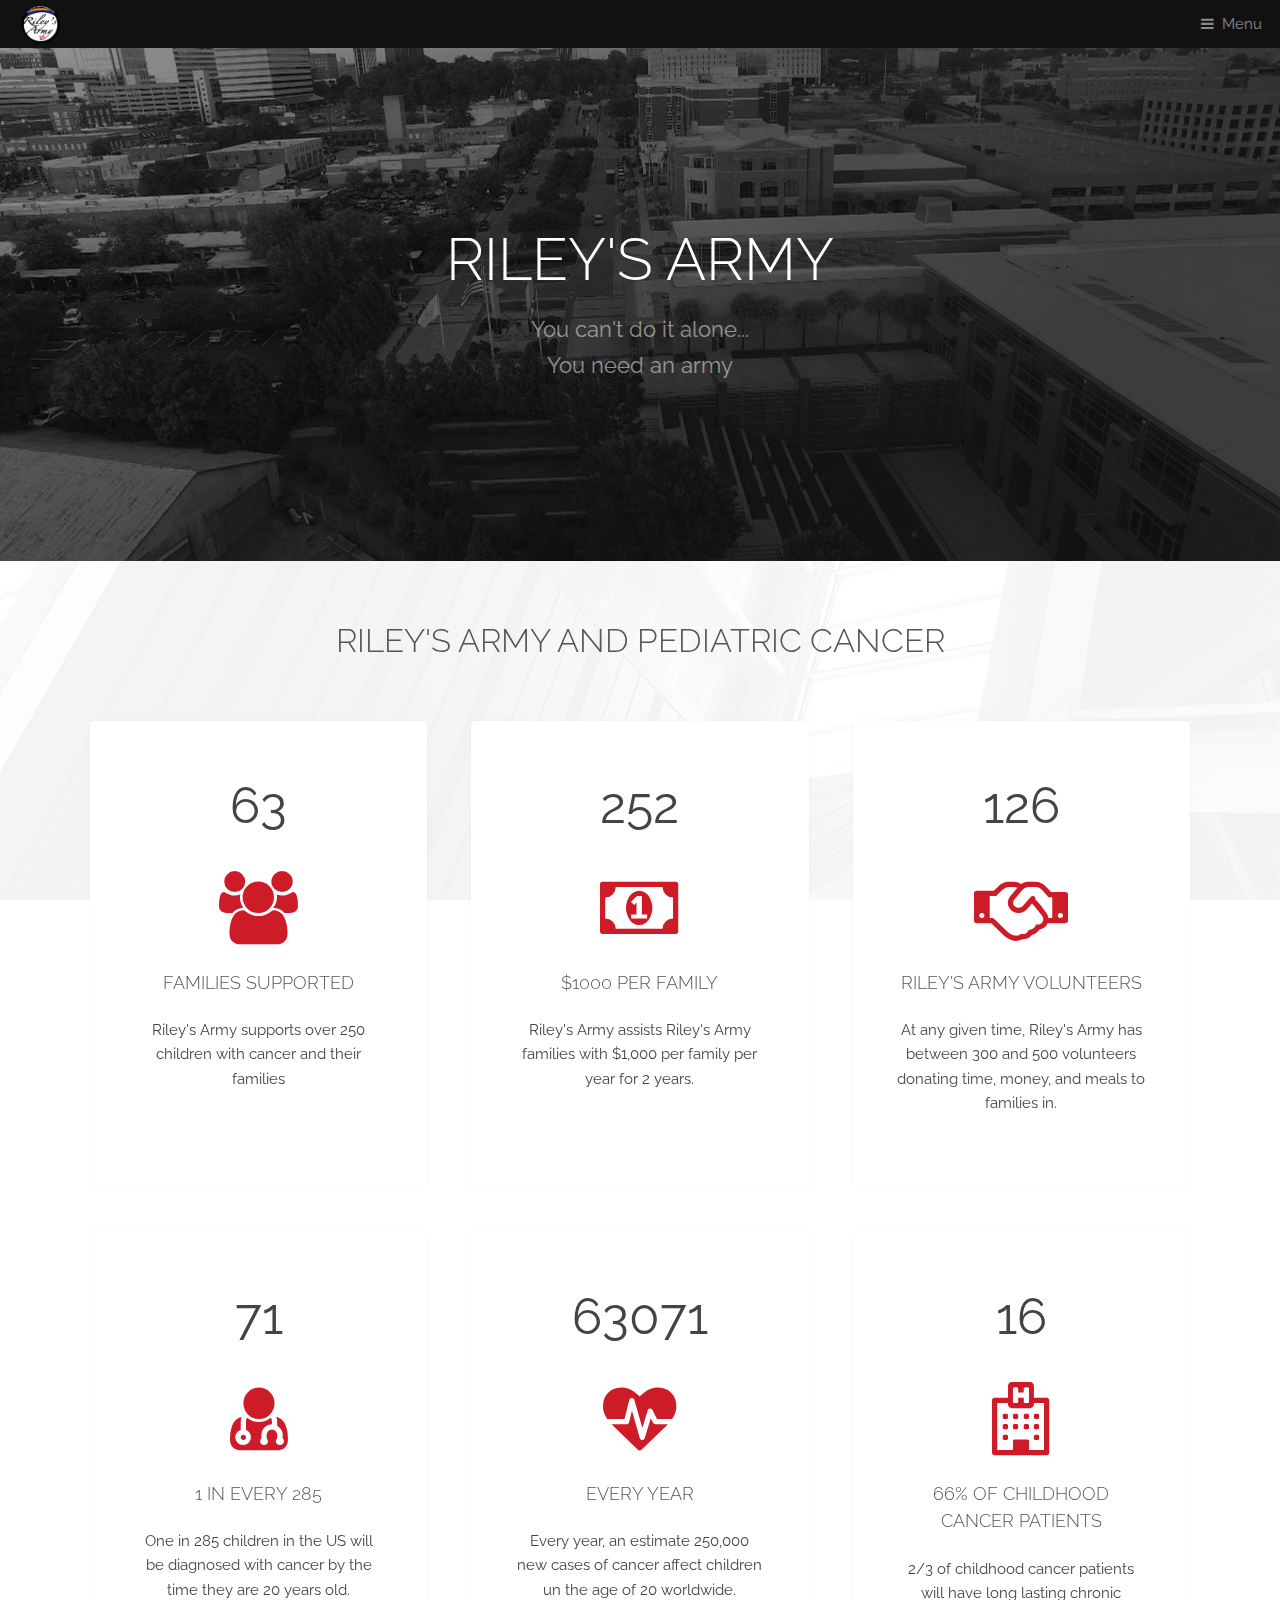
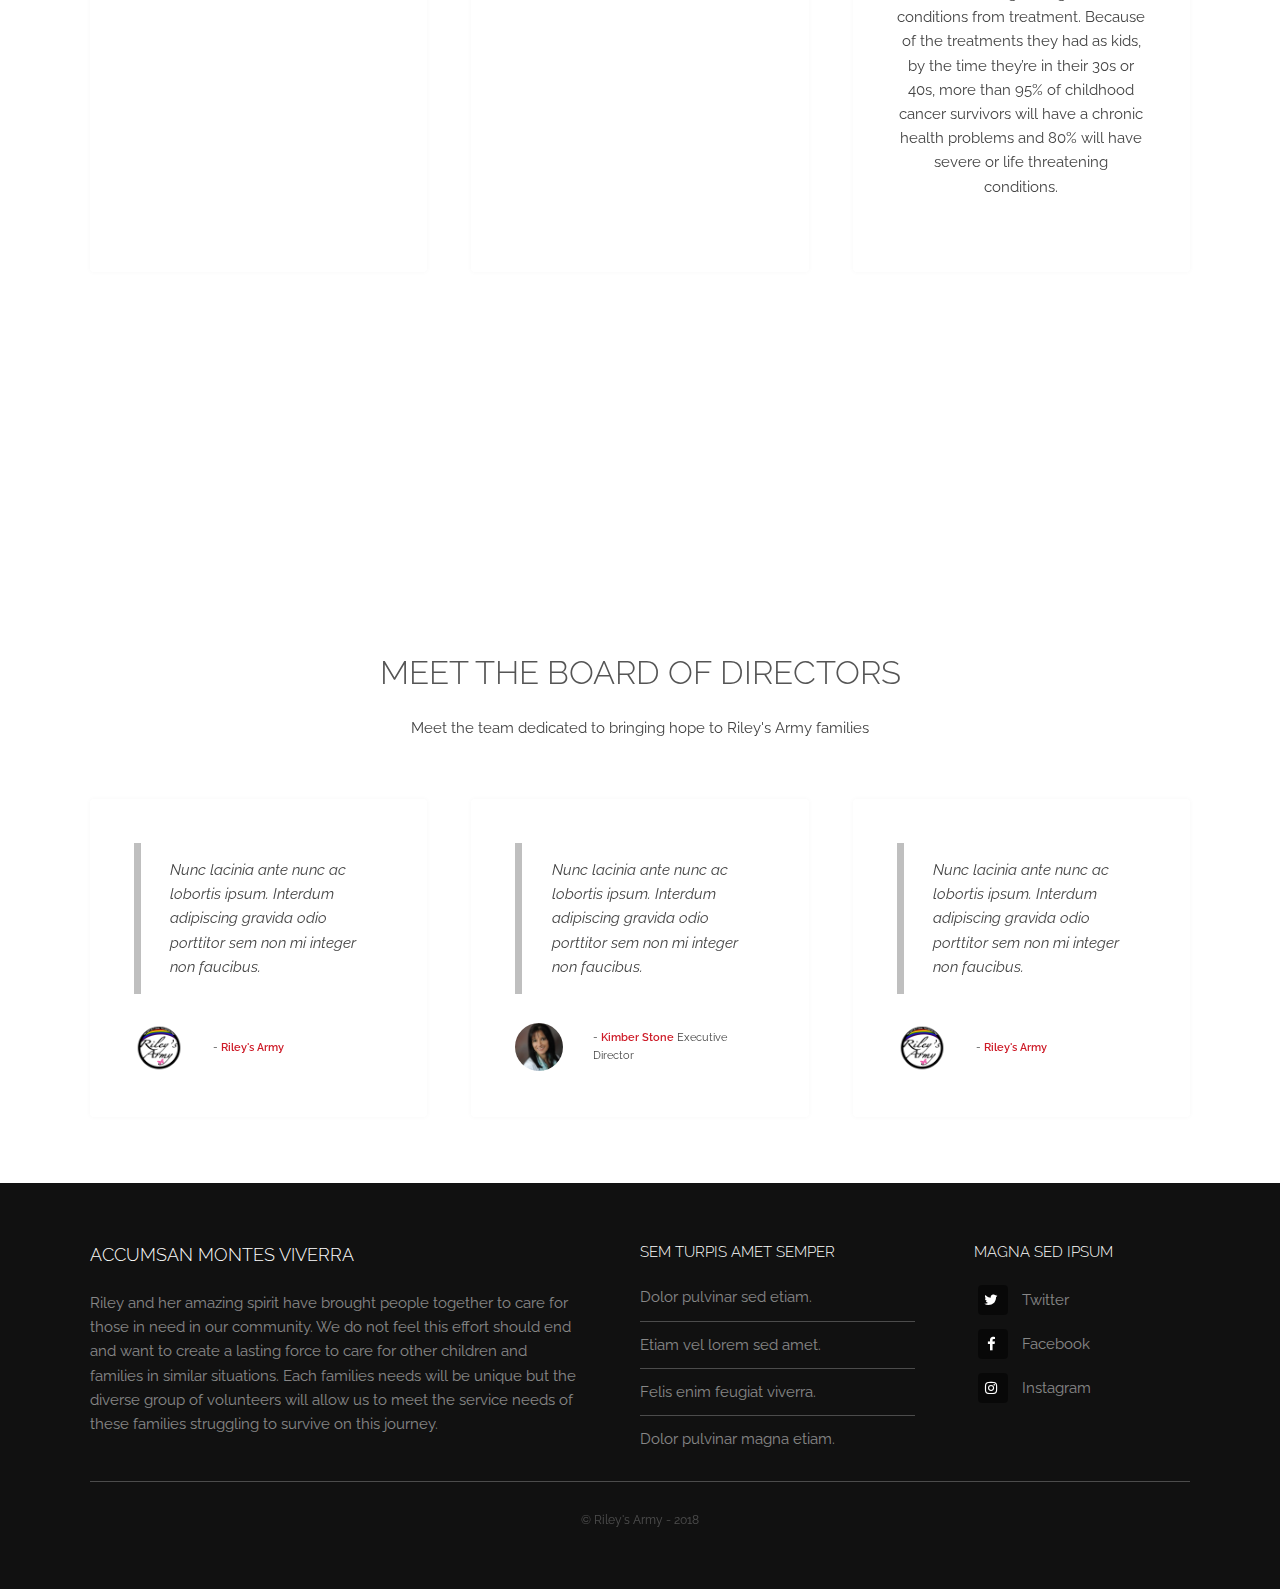
==== commit cc874ec4: "Fixed logo" ====
--- a/index.html
+++ b/index.html
@@ -12,7 +12,7 @@
 
 		<!-- Header -->
 			<header id="header">
-				<a class="logo" href="index.html"><img src="images/RA(1).png" style="height: 50px; width: 50px; margin-top: 2px;"><span style="margin-bottom: 20px;">Riley's Army</span></a>
+				<a class="logo" href="index.html"><img src="images/RA(1).png" style="height: 45px; width: 45px; margin-top: 2px;"><span style="margin-bottom: 20px;"></span></a>
 				<nav>
 					<a href="#menu">Menu</a>
 				</nav>
